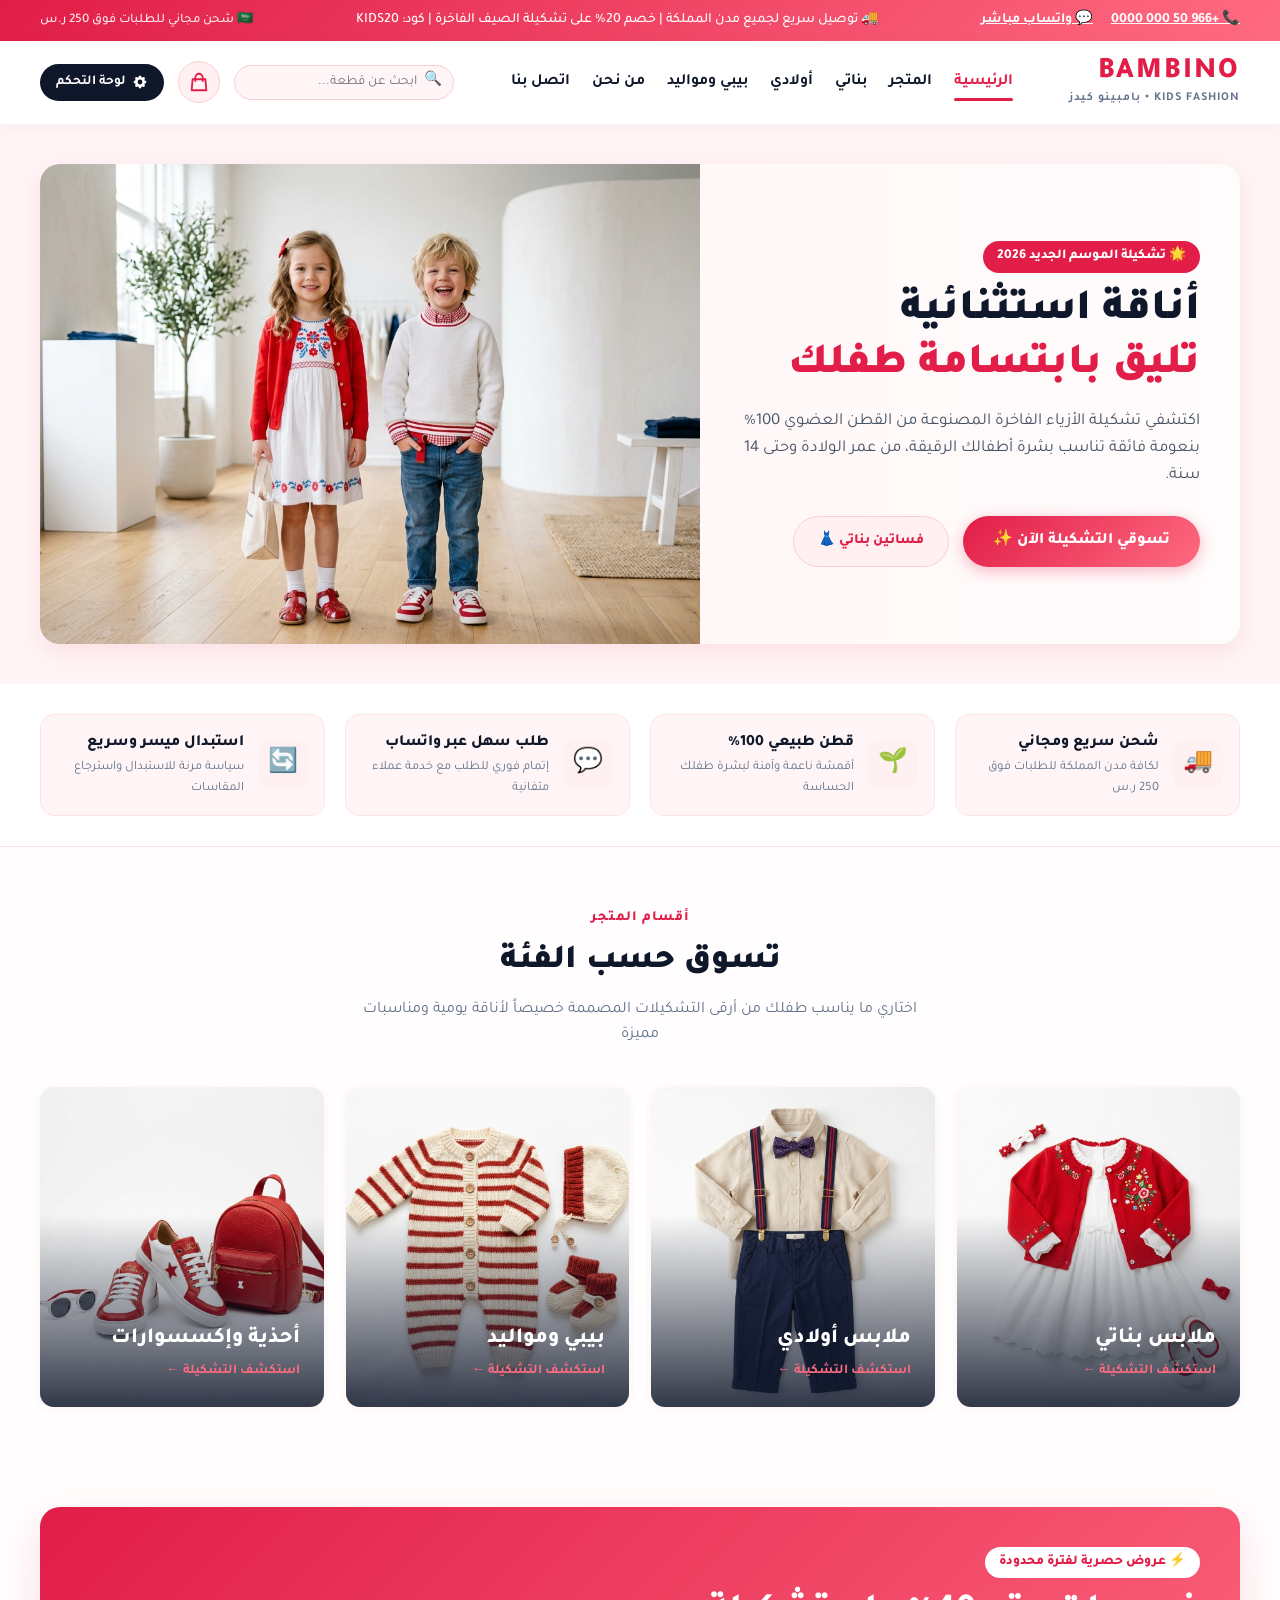
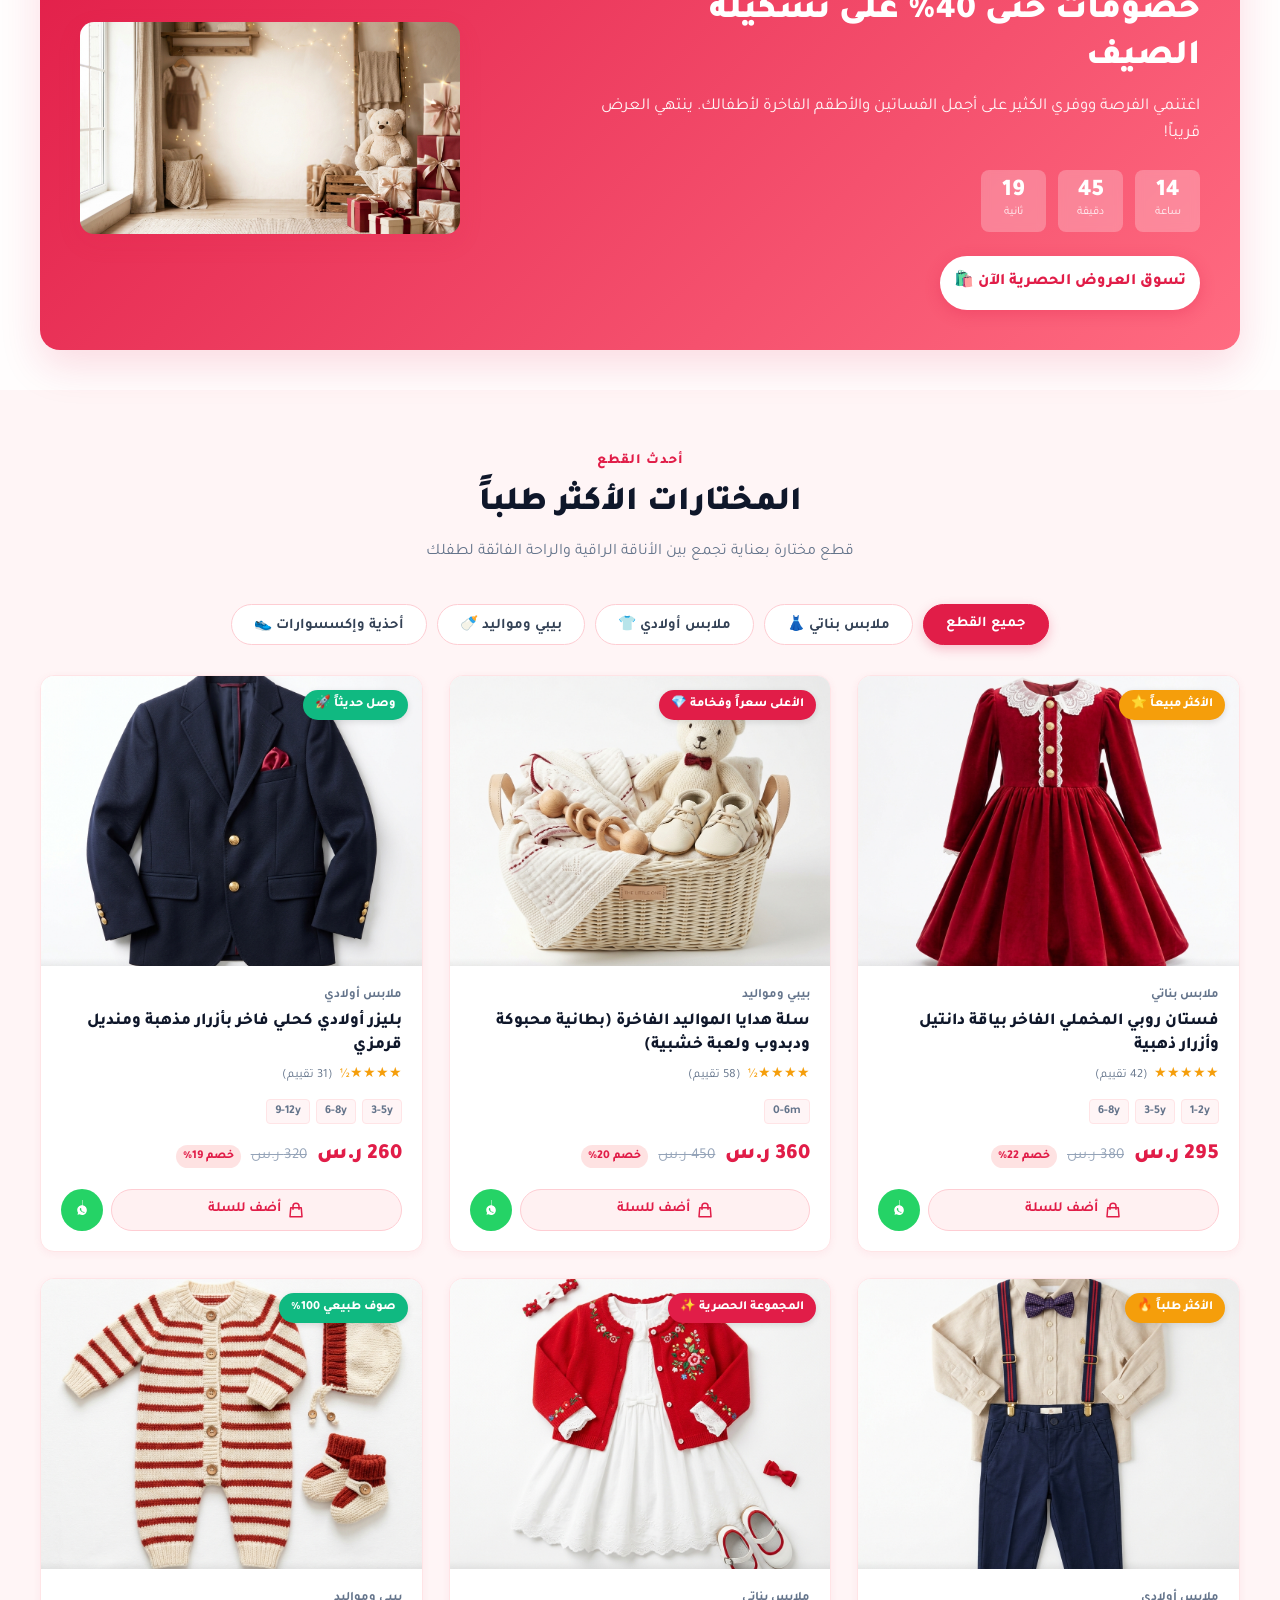
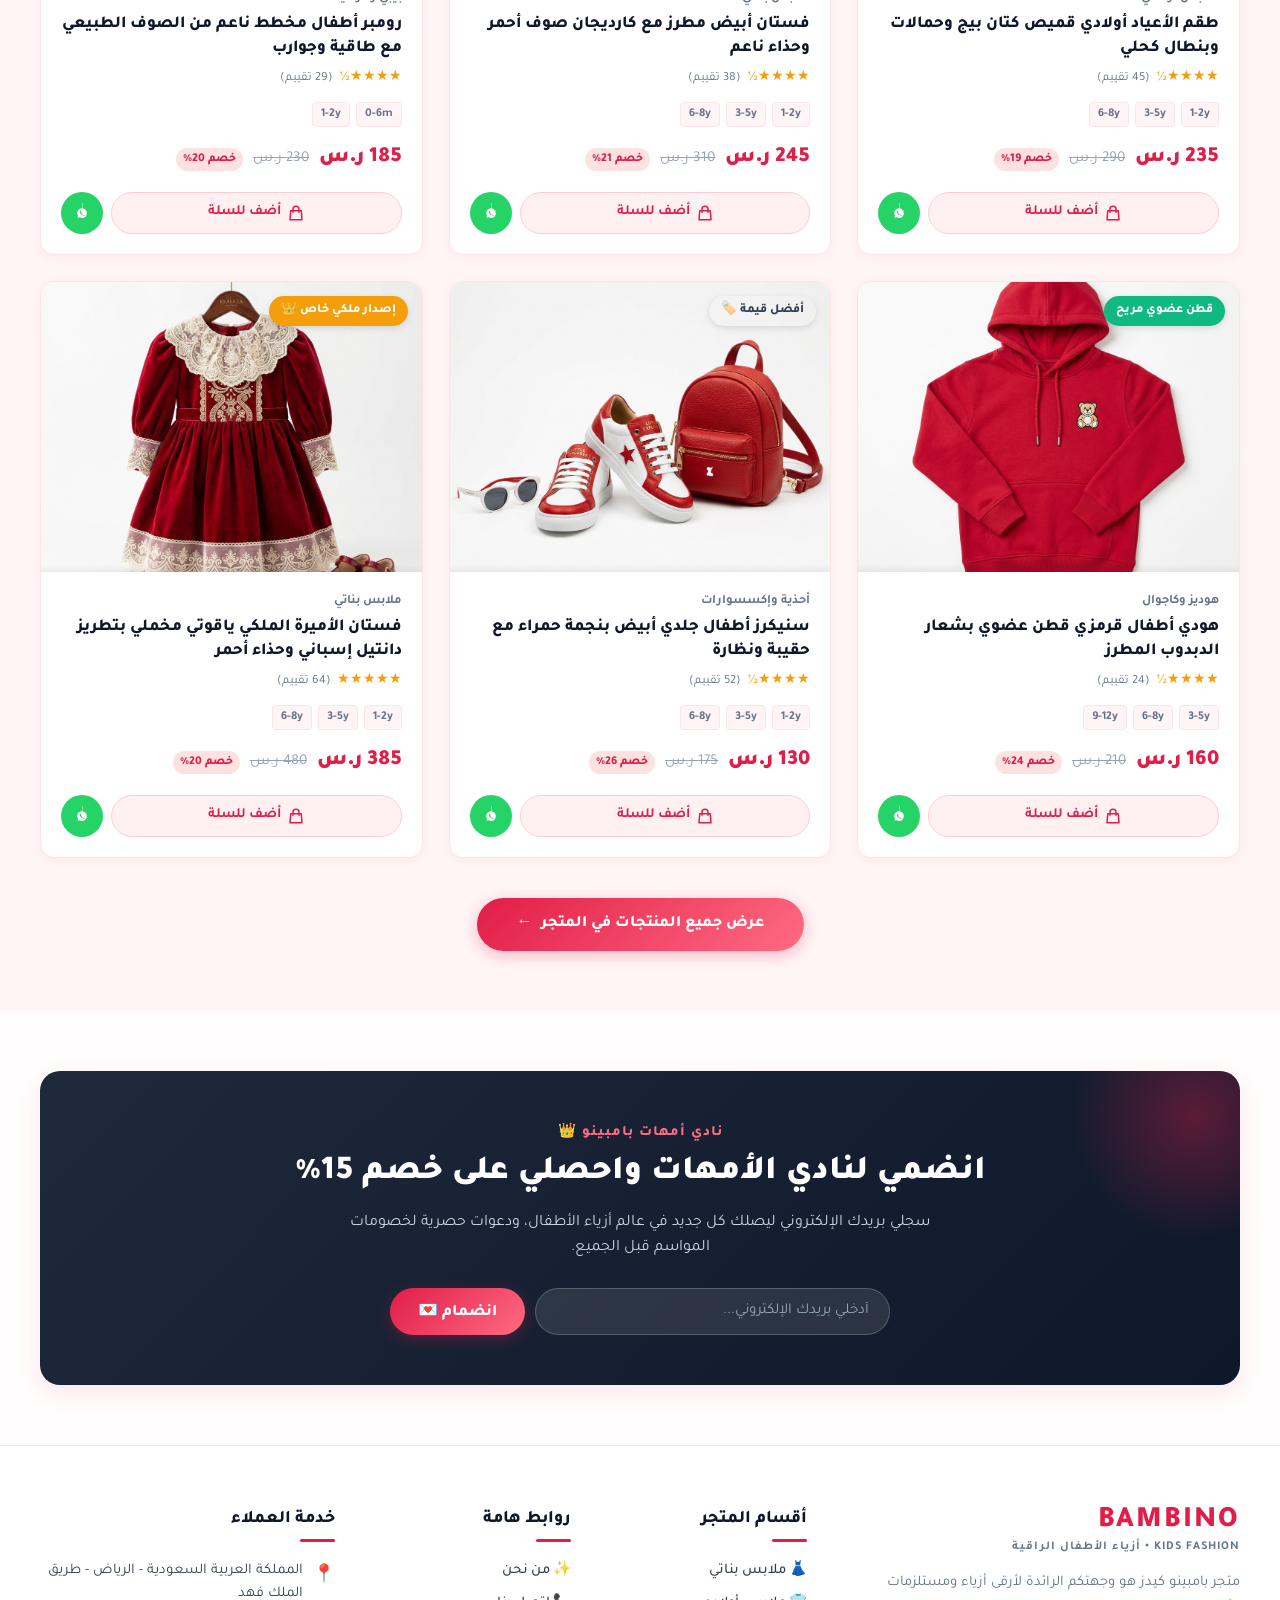
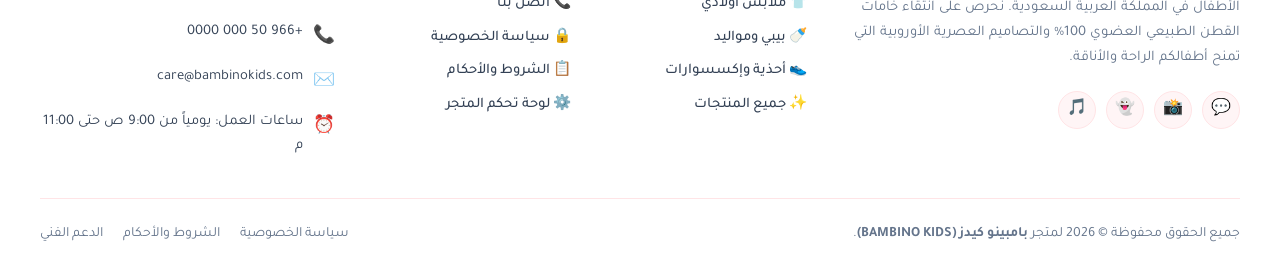
==== index.html @ fe203179 "Initial release: BAMBINO Kids Fashion complete store with WhatsApp checkout and admin dashboard" ====
<!DOCTYPE html>
<html lang="ar" dir="rtl">
<head>
  <meta charset="UTF-8">
  <meta name="viewport" content="width=device-width, initial-scale=1.0">
  <title>بامبينو كيدز | BAMBINO - متجر أرقى أزياء ومستلزمات الأطفال</title>
  <meta name="description" content="تسوقي أفخم ملابس وأزياء الأطفال، فساتين بناتي فاخرة، بدل وأطقم أولادي، ملابس بيبي ومواليد بأجود الخامات القطنية وتوصيل سريع لكافة مدن المملكة.">
  <link rel="stylesheet" href="css/style.css">
  <link rel="icon" href="images/kids_cat_girls.jpg">
</head>
<body>

  <!-- TOP ANNOUNCEMENT BAR -->
  <aside class="announcement-bar" aria-label="شريط الإعلانات">
    <div class="container">
      <div class="top-contact-links">
        <a href="tel:+966500000000" class="store-phone-link" aria-label="رقم الهاتف">📞 <span class="store-phone-text">+966 50 000 0000</span></a>
        <a href="https://wa.me/966500000000" target="_blank" class="store-whatsapp-link" aria-label="واتساب">💬 واتساب مباشر</a>
      </div>
      <div class="announcement-text store-announcement-text">
        🚚 توصيل سريع لجميع مدن المملكة | خصم 20% على تشكيلة الصيف | كود: KIDS20
      </div>
      <div style="font-size: 0.82rem; opacity: 0.9;">
        <span>🇸🇦 شحن مجاني للطلبات فوق 250 ر.س</span>
      </div>
    </div>
  </aside>

  <!-- MAIN NAVIGATION HEADER -->
  <header class="main-header">
    <div class="container">
      <div class="header-inner">
        <!-- Logo -->
        <a href="index.html" class="logo" aria-label="الصفحة الرئيسية - بامبينو كيدز">
          <span class="logo-text">BAMBINO</span>
          <span class="logo-sub">KIDS FASHION • بامبينو كيدز</span>
        </a>

        <!-- Desktop Nav -->
        <nav class="nav-menu" aria-label="القائمة الرئيسية">
          <a href="index.html" class="nav-link active">الرئيسية</a>
          <a href="shop.html" class="nav-link ">المتجر</a>
          <a href="shop.html?cat=girls" class="nav-link ">بناتي</a>
          <a href="shop.html?cat=boys" class="nav-link ">أولادي</a>
          <a href="shop.html?cat=baby" class="nav-link ">بيبي ومواليد</a>
          <a href="about.html" class="nav-link ">من نحن</a>
          <a href="contact.html" class="nav-link ">اتصل بنا</a>
        </nav>

        <!-- Header Actions -->
        <div class="header-actions">
          <!-- Search trigger -->
          <form class="global-search-form" style="display: flex; align-items: center;" action="shop.html" method="GET">
            <div class="search-box" style="width: 220px; margin: 0;">
              <input type="text" name="search" placeholder="ابحث عن قطعة..." style="padding: 8px 36px 8px 12px; font-size: 0.85rem;" aria-label="بحث في المنتجات">
              <span class="search-icon" style="right: 12px; font-size: 0.9rem;" aria-hidden="true">🔍</span>
            </div>
          </form>

          <!-- Cart Button -->
          <button id="btnOpenCart" class="btn-icon" aria-label="عرض سلة المشتريات" title="سلة المشتريات">
            <svg width="22" height="22" fill="none" stroke="currentColor" viewBox="0 0 24 24" aria-hidden="true"><path stroke-linecap="round" stroke-linejoin="round" stroke-width="2" d="M16 11V7a4 4 0 00-8 0v4M5 9h14l1 12H4L5 9z"></path></svg>
            <span class="badge-count cart-badge-count" style="display: none;">0</span>
          </button>

          <!-- Admin Dashboard Link -->
          <a href="admin/index.html" class="btn-admin" title="لوحة التحكم">
            <svg width="16" height="16" fill="currentColor" viewBox="0 0 20 20" aria-hidden="true"><path fill-rule="evenodd" d="M11.49 3.17c-.38-1.56-2.6-1.56-2.98 0a1.532 1.532 0 01-2.286.948c-1.372-.836-2.942.734-2.106 2.106.54.886.061 2.042-.947 2.287-1.561.379-1.561 2.6 0 2.978a1.532 1.532 0 01.947 2.287c-.836 1.372.734 2.942 2.106 2.106a1.532 1.532 0 012.287.947c.379 1.561 2.6 1.561 2.978 0a1.533 1.533 0 012.287-.947c1.372.836 2.942-.734 2.106-2.106a1.533 1.533 0 01.947-2.287c1.561-.379 1.561-2.6 0-2.978a1.532 1.532 0 01-.947-2.287c.836-1.372-.734-2.942-2.106-2.106a1.532 1.532 0 01-2.287-.947zM10 13a3 3 0 100-6 3 3 0 000 6z" clip-rule="evenodd"></path></svg>
            <span>لوحة التحكم</span>
          </a>

          <!-- Mobile Nav Toggle -->
          <button class="mobile-toggle" aria-label="فتح القائمة الجانبية">
            ☰
          </button>
        </div>
      </div>
    </div>
  </header>


  <!-- HERO SLIDER SECTION -->
  <section class="hero-section">
    <div class="container">
      <div class="hero-slider-wrap">
        <!-- Slide 1 -->
        <div class="hero-slide active" style="background: linear-gradient(90deg, rgba(255,241,242,0.95) 0%, rgba(255,255,255,0.7) 100%);">
          <img src="images/kids_hero_banner.jpg" alt="تشكيلة بامبينو كيدز الحصرية" style="position: absolute; left: 0; top: 0; width: 55%; height: 100%; object-fit: cover; z-index: 1;">
          <div class="hero-content" style="position: relative; z-index: 2; max-width: 540px; padding: 40px;">
            <span class="hero-tag" style="background: var(--primary); color: #fff; padding: 5px 14px; border-radius: var(--radius-full); font-size: 0.85rem; font-weight: 800; display: inline-block; margin-bottom: 12px;">🌟 تشكيلة الموسم الجديد 2026</span>
            <h1 class="hero-title" style="font-size: 2.7rem; font-weight: 900; line-height: 1.25; color: var(--dark); margin-bottom: 16px;">
              أناقة استثنائية <br><span style="color: var(--primary);">تليق بابتسامة طفلك</span>
            </h1>
            <p class="hero-desc" style="font-size: 1.05rem; color: var(--text); margin-bottom: 26px;">
              اكتشفي تشكيلة الأزياء الفاخرة المصنوعة من القطن العضوي 100% بنعومة فائقة تناسب بشرة أطفالك الرقيقة، من عمر الولادة وحتى 14 سنة.
            </p>
            <div style="display: flex; gap: 14px; flex-wrap: wrap;">
              <a href="shop.html" class="btn-checkout" style="width: auto; padding: 13px 30px;">تسوقي التشكيلة الآن ✨</a>
              <a href="shop.html?cat=girls" class="btn-add-cart" style="padding: 13px 24px; font-weight: 800;">فساتين بناتي 👗</a>
            </div>
          </div>
        </div>
      </div>
    </div>
  </section>

  <!-- FEATURES / VALUE PROPOSITION BAR -->
  <section class="features-bar" style="background: var(--white); padding: 30px 0; border-bottom: 1px solid var(--border-light);">
    <div class="container">
      <div class="features-grid" style="display: grid; grid-template-columns: repeat(4, 1fr); gap: 20px;">
        <div class="feature-item">
          <div class="feature-icon">🚚</div>
          <div class="feature-text">
            <h4>شحن سريع ومجاني</h4>
            <p>لكافة مدن المملكة للطلبات فوق 250 ر.س</p>
          </div>
        </div>
        <div class="feature-item">
          <div class="feature-icon">🌱</div>
          <div class="feature-text">
            <h4>قطن طبيعي 100%</h4>
            <p>أقمشة ناعمة وآمنة لبشرة طفلك الحساسة</p>
          </div>
        </div>
        <div class="feature-item">
          <div class="feature-icon">💬</div>
          <div class="feature-text">
            <h4>طلب سهل عبر واتساب</h4>
            <p>إتمام فوري للطلب مع خدمة عملاء متفانية</p>
          </div>
        </div>
        <div class="feature-item">
          <div class="feature-icon">🔄</div>
          <div class="feature-text">
            <h4>استبدال ميسر وسريع</h4>
            <p>سياسة مرنة للاستبدال واسترجاع المقاسات</p>
          </div>
        </div>
      </div>
    </div>
  </section>

  <!-- CATEGORIES GRID SECTION -->
  <section class="section-padding">
    <div class="container">
      <div class="section-header">
        <span class="section-tag">أقسام المتجر</span>
        <h2 class="section-title">تسوق حسب الفئة</h2>
        <p class="section-desc">اختاري ما يناسب طفلك من أرقى التشكيلات المصممة خصيصاً لأناقة يومية ومناسبات مميزة</p>
      </div>

      <div class="categories-grid">
        <!-- Girls -->
        <a href="shop.html?cat=girls" class="category-card">
          <img src="images/kids_cat_girls.jpg" alt="ملابس بناتي">
          <div class="category-card-overlay">
            <h3 class="category-card-title">ملابس بناتي</h3>
            <span class="category-card-link">استكشف التشكيلة ←</span>
          </div>
        </a>

        <!-- Boys -->
        <a href="shop.html?cat=boys" class="category-card">
          <img src="images/kids_cat_boys.jpg" alt="ملابس أولادي">
          <div class="category-card-overlay">
            <h3 class="category-card-title">ملابس أولادي</h3>
            <span class="category-card-link">استكشف التشكيلة ←</span>
          </div>
        </a>

        <!-- Baby -->
        <a href="shop.html?cat=baby" class="category-card">
          <img src="images/kids_cat_baby.jpg" alt="بيبي ومواليد">
          <div class="category-card-overlay">
            <h3 class="category-card-title">بيبي ومواليد</h3>
            <span class="category-card-link">استكشف التشكيلة ←</span>
          </div>
        </a>

        <!-- Shoes & Accessories -->
        <a href="shop.html?cat=shoes" class="category-card">
          <img src="images/kids_cat_shoes.jpg" alt="أحذية وإكسسوارات">
          <div class="category-card-overlay">
            <h3 class="category-card-title">أحذية وإكسسوارات</h3>
            <span class="category-card-link">استكشف التشكيلة ←</span>
          </div>
        </a>
      </div>
    </div>
  </section>

  <!-- FLASH DEALS BANNER -->
  <section class="container">
    <div class="flash-banner">
      <div class="flash-content">
        <span class="flash-tag">⚡ عروض حصرية لفترة محدودة</span>
        <h2 class="flash-title">خصومات حتى 40% على تشكيلة الصيف</h2>
        <p class="flash-desc">اغتنمي الفرصة ووفري الكثير على أجمل الفساتين والأطقم الفاخرة لأطفالك. ينتهي العرض قريباً!</p>
        
        <div class="countdown-box">
          <div class="countdown-unit">
            <div class="countdown-num" id="timerHours">14</div>
            <div class="countdown-label">ساعة</div>
          </div>
          <div class="countdown-unit">
            <div class="countdown-num" id="timerMinutes">45</div>
            <div class="countdown-label">دقيقة</div>
          </div>
          <div class="countdown-unit">
            <div class="countdown-num" id="timerSeconds">20</div>
            <div class="countdown-label">ثانية</div>
          </div>
        </div>

        <a href="shop.html" class="btn-checkout" style="width: fit-content; background: #fff; color: var(--primary);">تسوق العروض الحصرية الآن 🛍️</a>
      </div>
      <div style="z-index: 2; max-width: 380px;" class="hide-mobile">
        <img src="images/flash_deal_kids_banner.jpg" alt="عروض بامبينو كيدز" style="border-radius: var(--radius-md); box-shadow: var(--shadow-md);">
      </div>
    </div>
  </section>

  <!-- FEATURED PRODUCTS GRID -->
  <section class="section-padding" style="background: var(--bg-soft);">
    <div class="container">
      <div class="section-header">
        <span class="section-tag">أحدث القطع</span>
        <h2 class="section-title">المختارات الأكثر طلباً</h2>
        <p class="section-desc">قطع مختارة بعناية تجمع بين الأناقة الراقية والراحة الفائقة لطفلك</p>
      </div>

      <!-- Filter Tabs -->
      <div class="filter-tabs">
        <button class="tab-btn active" onclick="filterHomeProducts('all', this)">جميع القطع</button>
        <button class="tab-btn" onclick="filterHomeProducts('girls', this)">ملابس بناتي 👗</button>
        <button class="tab-btn" onclick="filterHomeProducts('boys', this)">ملابس أولادي 👕</button>
        <button class="tab-btn" onclick="filterHomeProducts('baby', this)">بيبي ومواليد 🍼</button>
        <button class="tab-btn" onclick="filterHomeProducts('shoes', this)">أحذية وإكسسوارات 👟</button>
      </div>

      <!-- Grid Container -->
      <div class="products-grid" id="homeProductsGrid">
        <!-- Rendered dynamically by store.js -->
      </div>

      <div style="text-align: center; margin-top: 40px;">
        <a href="shop.html" class="btn-checkout" style="display: inline-flex; width: auto; padding: 14px 40px; margin: 0 auto;">
          <span>عرض جميع المنتجات في المتجر</span>
          <span>←</span>
        </a>
      </div>
    </div>
  </section>

  <!-- VIP NEWSLETTER SECTION -->
  <section class="container">
    <div class="vip-club-section">
      <span style="color: var(--secondary); font-weight: 800; font-size: 0.9rem; letter-spacing: 1px;">نادي أمهات بامبينو 👑</span>
      <h2 class="vip-title">انضمي لنادي الأمهات واحصلي على خصم 15%</h2>
      <p class="vip-desc">سجلي بريدك الإلكتروني ليصلك كل جديد في عالم أزياء الأطفال، ودعوات حصرية لخصومات المواسم قبل الجميع.</p>
      <form class="newsletter-form" onsubmit="event.preventDefault(); BambinoStore.showToast('🎉 شكراً لانضمامك لنادي أمهات بامبينو! كود خصمك: VIP15'); this.reset();">
        <input type="email" placeholder="أدخلي بريدك الإلكتروني..." required>
        <button type="submit" class="btn-checkout" style="width: auto; padding: 12px 28px;">انضمام 💌</button>
      </form>
    </div>
  </section>


  <!-- FOOTER -->
  <footer class="main-footer">
    <div class="container">
      <div class="footer-grid">
        <div class="footer-col footer-about">
          <div class="logo" style="margin-bottom: 14px;">
            <span class="logo-text">BAMBINO</span>
            <span class="logo-sub">KIDS FASHION • أزياء الأطفال الراقية</span>
          </div>
          <p>
            متجر بامبينو كيدز هو وجهتكم الرائدة لأرقى أزياء ومستلزمات الأطفال في المملكة العربية السعودية. نحرص على انتقاء خامات القطن الطبيعي العضوي 100% والتصاميم العصرية الأوروبية التي تمنح أطفالكم الراحة والأناقة.
          </p>
          <div class="social-links">
            <a href="https://wa.me/966500000000" target="_blank" class="social-icon store-whatsapp-link" aria-label="واتساب بامبينو كيدز">💬</a>
            <a href="#" class="social-icon" aria-label="انستغرام">📸</a>
            <a href="#" class="social-icon" aria-label="سناب شات">👻</a>
            <a href="#" class="social-icon" aria-label="تيك توك">🎵</a>
          </div>
        </div>

        <div class="footer-col">
          <h4>أقسام المتجر</h4>
          <ul class="footer-links-list">
            <li><a href="shop.html?cat=girls">👗 ملابس بناتي</a></li>
            <li><a href="shop.html?cat=boys">👕 ملابس أولادي</a></li>
            <li><a href="shop.html?cat=baby">🍼 بيبي ومواليد</a></li>
            <li><a href="shop.html?cat=shoes">👟 أحذية وإكسسوارات</a></li>
            <li><a href="shop.html">✨ جميع المنتجات</a></li>
          </ul>
        </div>

        <div class="footer-col">
          <h4>روابط هامة</h4>
          <ul class="footer-links-list">
            <li><a href="about.html">✨ من نحن</a></li>
            <li><a href="contact.html">📞 اتصل بنا</a></li>
            <li><a href="privacy.html">🔒 سياسة الخصوصية</a></li>
            <li><a href="terms.html">📋 الشروط والأحكام</a></li>
            <li><a href="admin/index.html">⚙️ لوحة تحكم المتجر</a></li>
          </ul>
        </div>

        <div class="footer-col">
          <h4>خدمة العملاء</h4>
          <div class="footer-contact-info">
            <div class="footer-contact-item">
              <span class="footer-contact-icon" aria-hidden="true">📍</span>
              <span class="store-address-text">المملكة العربية السعودية - الرياض - طريق الملك فهد</span>
            </div>
            <div class="footer-contact-item">
              <span class="footer-contact-icon" aria-hidden="true">📞</span>
              <span class="store-phone-text">+966 50 000 0000</span>
            </div>
            <div class="footer-contact-item">
              <span class="footer-contact-icon" aria-hidden="true">✉️</span>
              <span class="store-email-text">care@bambinokids.com</span>
            </div>
            <div class="footer-contact-item">
              <span class="footer-contact-icon" aria-hidden="true">⏰</span>
              <span>ساعات العمل: يومياً من 9:00 ص حتى 11:00 م</span>
            </div>
          </div>
        </div>
      </div>

      <div class="footer-bottom">
        <div>
          جميع الحقوق محفوظة © 2026 لمتجر <strong>بامبينو كيدز (BAMBINO KIDS)</strong>.
        </div>
        <div class="footer-policy-links">
          <a href="privacy.html">سياسة الخصوصية</a>
          <a href="terms.html">الشروط والأحكام</a>
          <a href="contact.html">الدعم الفني</a>
        </div>
      </div>
    </div>
  </footer>

  <!-- MOBILE NAV DRAWER -->
  <div class="mobile-nav-overlay" id="mobileNavOverlay">
    <div class="mobile-nav-drawer">
      <div class="mobile-nav-header">
        <div class="logo">
          <span class="logo-text" style="font-size: 1.4rem;">BAMBINO</span>
        </div>
        <button id="closeMobileNav" style="background:none; border:none; font-size:1.5rem; cursor:pointer;" aria-label="إغلاق القائمة">✕</button>
      </div>
      <ul class="mobile-nav-list">
        <li><a href="index.html">🏠 الرئيسية</a></li>
        <li><a href="shop.html">🛍️ جميع المنتجات</a></li>
        <li><a href="shop.html?cat=girls">👗 ملابس بناتي</a></li>
        <li><a href="shop.html?cat=boys">👕 ملابس أولادي</a></li>
        <li><a href="shop.html?cat=baby">🍼 بيبي ومواليد</a></li>
        <li><a href="shop.html?cat=shoes">👟 أحذية وإكسسوارات</a></li>
        <li><a href="about.html">✨ من نحن</a></li>
        <li><a href="contact.html">📞 اتصل بنا</a></li>
        <li><a href="admin/index.html">⚙️ لوحة التحكم</a></li>
      </ul>
      <div style="margin-top: auto; padding-top: 20px; border-top: 1px solid var(--border-light); font-size: 0.85rem; color: var(--text-light);">
        <p>خدمة العملاء عبر الواتساب:</p>
        <a href="https://wa.me/966500000000" target="_blank" class="store-whatsapp-link" style="color: #25d366; font-weight: 800; font-size: 1rem; display: block; margin-top: 4px;">💬 تواصل واتساب</a>
      </div>
    </div>
  </div>

  <!-- SLIDE-OUT CART DRAWER -->
  <div class="cart-overlay" id="cartOverlay">
    <div class="cart-drawer">
      <div class="cart-header">
        <h3>سلة المشتريات 🛍️</h3>
        <button class="btn-close-cart" id="btnCloseCart" aria-label="إغلاق سلة المشتريات">✕</button>
      </div>
      <div class="cart-items-list" id="cartItemsList">
        <!-- Rendered dynamically by store.js -->
      </div>
      <div class="cart-footer">
        <div class="cart-subtotal">
          <span>المجموع الفرعي:</span>
          <span id="cartSubtotalValue">0 ر.س</span>
        </div>
        <button class="btn-checkout" id="btnProceedCheckout">
          <span>إتمام الطلب السريع</span>
          <span>💳</span>
        </button>
        <button class="btn-checkout-whatsapp" id="btnProceedCheckoutWa">
          <span>طلب وتأكيد عبر واتساب</span>
          <span>💬</span>
        </button>
      </div>
    </div>
  </div>

  <!-- CHECKOUT MODAL OVERLAY -->
  <div class="checkout-modal-overlay" id="checkoutModalOverlay">
    <div class="checkout-modal">
      <div style="display: flex; justify-content: space-between; align-items: center; margin-bottom: 20px; border-bottom: 1px solid var(--border-light); padding-bottom: 14px;">
        <h3 style="font-size: 1.3rem; font-weight: 900; color: var(--dark);">إتمام وتأكيد الطلب 🚚</h3>
        <button id="btnCloseCheckout" style="background: none; border: none; font-size: 1.4rem; cursor: pointer; color: var(--text-light);" aria-label="إغلاق نافذة تأكيد الطلب">✕</button>
      </div>

      <div style="background: var(--bg-soft); padding: 16px; border-radius: var(--radius-sm); margin-bottom: 20px; border-right: 4px solid var(--primary);">
        <h4 style="font-size: 0.95rem; font-weight: 800; margin-bottom: 8px;">ملخص سلتك:</h4>
        <div id="checkoutItemsSummary" style="max-height: 120px; overflow-y: auto; margin-bottom: 8px;"></div>
        <div style="display: flex; justify-content: space-between; font-weight: 900; font-size: 1.05rem; border-top: 1px solid var(--border); padding-top: 8px;">
          <span>الإجمالي النهائي:</span>
          <span id="checkoutTotalText" style="color: var(--primary);">0 ر.س</span>
        </div>
      </div>

      <form id="checkoutOrderForm">
        <div class="form-group">
          <label>الاسم الكامل *</label>
          <input type="text" id="orderName" placeholder="مثال: سارة أحمد" required>
        </div>
        <div class="form-group">
          <label>رقم الجوال (واتساب) *</label>
          <input type="tel" id="orderPhone" placeholder="05xxxxxxxx" required>
        </div>
        <div class="form-group">
          <label>المدينة *</label>
          <input type="text" id="orderCity" placeholder="الرياض، جدة، الدمام..." required>
        </div>
        <div class="form-group">
          <label>العنوان التفصيلي (الحي، الشارع) *</label>
          <input type="text" id="orderAddress" placeholder="الحي، رقم المنزل، علامة مميزة" required>
        </div>
        <div class="form-group">
          <label>ملاحظات إضافية على الطلب أو المقاسات</label>
          <textarea id="orderNotes" rows="2" placeholder="هل لديك أي تعليمات خاصة بالتسليم أو المقاسات؟"></textarea>
        </div>

        <button type="submit" class="btn-checkout" style="width: 100%; margin-top: 10px; background: #25d366;">
          <span>إرسال وتأكيد الطلب عبر واتساب 💬</span>
        </button>
      </form>
    </div>
  </div>


  <script src="js/store.js"></script>
  <script>
    function renderHomeProducts(category = 'all') {
      const container = document.getElementById('homeProductsGrid');
      if (!container) return;
      const products = BambinoStore.getProducts();
      
      const filtered = category === 'all' 
        ? products 
        : products.filter(p => p.cat === category);

      container.innerHTML = filtered.map(p => BambinoStore.renderProductCardHTML(p)).join('');
    }

    function filterHomeProducts(cat, btn) {
      document.querySelectorAll('.filter-tabs .tab-btn').forEach(b => b.classList.remove('active'));
      btn.classList.add('active');
      renderHomeProducts(cat);
    }

    document.addEventListener('DOMContentLoaded', () => {
      renderHomeProducts('all');
    });
  </script>
</body>
</html>
---- css/style.css ----
@import url('https://fonts.googleapis.com/css2?family=Tajawal:wght@300;400;500;700;800;900&display=swap');

:root {
  --primary: #e11d48;
  --primary-hover: #be123c;
  --primary-light: #fff1f2;
  --primary-soft: #ffe4e6;
  --primary-gradient: linear-gradient(135deg, #e11d48 0%, #ff6b81 100%);
  --secondary: #ff6b81;
  --dark: #0f172a;
  --text: #334155;
  --text-light: #64748b;
  --bg-page: #fffdfd;
  --bg-soft: #fff5f6;
  --white: #ffffff;
  --border: #fecdd3;
  --border-light: #ffe4e6;
  --shadow-sm: 0 2px 8px rgba(225, 29, 72, 0.06);
  --shadow-md: 0 8px 24px rgba(225, 29, 72, 0.1);
  --shadow-lg: 0 16px 40px rgba(225, 29, 72, 0.15);
  --radius-sm: 8px;
  --radius-md: 14px;
  --radius-lg: 20px;
  --radius-full: 9999px;
  --transition: all 0.3s cubic-bezier(0.4, 0, 0.2, 1);
}

* {
  margin: 0;
  padding: 0;
  box-sizing: border-box;
}

body {
  font-family: 'Tajawal', sans-serif;
  direction: rtl;
  text-align: right;
  background-color: var(--bg-page);
  color: var(--text);
  line-height: 1.6;
  overflow-x: hidden;
}

a {
  color: inherit;
  text-decoration: none;
  transition: var(--transition);
}

img {
  max-width: 100%;
  height: auto;
  display: block;
}

button, input, select, textarea {
  font-family: inherit;
  outline: none;
}

.container {
  width: 100%;
  max-width: 1240px;
  margin: 0 auto;
  padding: 0 20px;
}

/* ===================================================
   TOP ANNOUNCEMENT BAR
=================================================== */
.announcement-bar {
  background: var(--primary-gradient);
  color: var(--white);
  padding: 9px 0;
  font-size: 0.88rem;
  font-weight: 500;
  text-align: center;
}
.announcement-bar .container {
  display: flex;
  justify-content: space-between;
  align-items: center;
}
.announcement-bar a {
  color: var(--white);
  text-decoration: underline;
  font-weight: 700;
}
.top-contact-links {
  display: flex;
  gap: 18px;
}

/* ===================================================
   MAIN HEADER & NAV
=================================================== */
.main-header {
  background: var(--white);
  box-shadow: 0 2px 15px rgba(0, 0, 0, 0.04);
  position: sticky;
  top: 0;
  z-index: 100;
}
.header-inner {
  display: flex;
  align-items: center;
  justify-content: space-between;
  padding: 16px 0;
}
.logo {
  display: flex;
  flex-direction: column;
}
.logo-text {
  font-size: 1.85rem;
  font-weight: 900;
  color: var(--primary);
  letter-spacing: 2px;
  line-height: 1.1;
}
.logo-sub {
  font-size: 0.75rem;
  color: var(--text-light);
  font-weight: 600;
  letter-spacing: 1px;
}

.nav-menu {
  display: flex;
  align-items: center;
  gap: 22px;
  list-style: none;
}
.nav-link {
  font-weight: 600;
  font-size: 0.98rem;
  color: var(--dark);
  position: relative;
  padding: 6px 0;
}
.nav-link:hover, .nav-link.active {
  color: var(--primary);
}
.nav-link.active::after {
  content: '';
  position: absolute;
  bottom: 0;
  right: 0;
  left: 0;
  height: 3px;
  background: var(--primary);
  border-radius: var(--radius-full);
}

.header-actions {
  display: flex;
  align-items: center;
  gap: 14px;
}
.btn-icon {
  background: var(--primary-light);
  color: var(--primary);
  border: 1px solid var(--border);
  width: 42px;
  height: 42px;
  border-radius: var(--radius-full);
  display: flex;
  align-items: center;
  justify-content: center;
  cursor: pointer;
  position: relative;
  transition: var(--transition);
}
.btn-icon:hover {
  background: var(--primary);
  color: var(--white);
  transform: translateY(-2px);
}
.badge-count {
  position: absolute;
  top: -4px;
  left: -4px;
  background: var(--primary);
  color: var(--white);
  font-size: 0.72rem;
  font-weight: 700;
  width: 20px;
  height: 20px;
  border-radius: 50%;
  display: flex;
  align-items: center;
  justify-content: center;
  border: 2px solid var(--white);
}

.btn-admin {
  background: var(--dark);
  color: var(--white);
  padding: 8px 16px;
  border-radius: var(--radius-full);
  font-size: 0.85rem;
  font-weight: 700;
  display: flex;
  align-items: center;
  gap: 6px;
  transition: var(--transition);
}
.btn-admin:hover {
  background: var(--primary);
  color: var(--white);
}

/* Mobile Menu Toggle */
.mobile-toggle {
  display: none;
  background: none;
  border: none;
  font-size: 1.5rem;
  color: var(--dark);
  cursor: pointer;
}

/* ===================================================
   HERO SLIDER / BANNER
=================================================== */
.hero-section {
  position: relative;
  background: var(--bg-soft);
  padding: 40px 0;
  overflow: hidden;
}
.hero-slider-wrap {
  position: relative;
  border-radius: var(--radius-lg);
  overflow: hidden;
  box-shadow: var(--shadow-md);
  min-height: 450px;
}
.hero-slide {
  display: none;
  position: relative;
  width: 100%;
  height: 480px;
}
.hero-slide.active {
  display: flex;
  align-items: center;
}
.hero-slide img {
  position: absolute;
  top: 0;
  left: 0;
  width: 100%;
  height: 100%;
  object-fit: cover;
  z-index: 1;
}
.hero-overlay {
  position: absolute;
  top: 0;
  left: 0;
  right: 0;
  bottom: 0;
  background: linear-gradient(90deg, rgba(15, 23, 42, 0.75) 0%, rgba(15, 23, 42, 0.2) 100%);
  z-index: 2;
}
.hero-content {
  position: relative;
  z-index: 3;
  color: var(--white);
  max-width: 620px;
  padding: 40px;
}
.hero-badge {
  display: inline-block;
  background: var(--primary);
  color: var(--white);
  padding: 6px 16px;
  border-radius: var(--radius-full);
  font-size: 0.88rem;
  font-weight: 700;
  margin-bottom: 16px;
}
.hero-title {
  font-size: 2.6rem;
  font-weight: 900;
  line-height: 1.25;
  margin-bottom: 16px;
}
.hero-desc {
  font-size: 1.1rem;
  opacity: 0.9;
  margin-bottom: 26px;
  line-height: 1.6;
}
.hero-btns {
  display: flex;
  gap: 14px;
  flex-wrap: wrap;
}
.btn-primary {
  background: var(--primary-gradient);
  color: var(--white);
  padding: 13px 28px;
  border-radius: var(--radius-full);
  font-weight: 700;
  font-size: 1.02rem;
  border: none;
  cursor: pointer;
  display: inline-flex;
  align-items: center;
  gap: 8px;
  box-shadow: 0 4px 15px rgba(225, 29, 72, 0.35);
  transition: var(--transition);
}
.btn-primary:hover {
  transform: translateY(-2px);
  box-shadow: 0 8px 25px rgba(225, 29, 72, 0.45);
}
.btn-secondary {
  background: rgba(255, 255, 255, 0.2);
  backdrop-filter: blur(8px);
  color: var(--white);
  padding: 13px 26px;
  border-radius: var(--radius-full);
  font-weight: 700;
  font-size: 1rem;
  border: 1px solid rgba(255, 255, 255, 0.4);
  cursor: pointer;
  display: inline-flex;
  align-items: center;
  gap: 8px;
  transition: var(--transition);
}
.btn-secondary:hover {
  background: var(--white);
  color: var(--dark);
}

.slider-controls {
  position: absolute;
  bottom: 20px;
  left: 30px;
  z-index: 5;
  display: flex;
  gap: 10px;
}
.slider-dot {
  width: 12px;
  height: 12px;
  border-radius: 50%;
  background: rgba(255, 255, 255, 0.4);
  cursor: pointer;
  transition: var(--transition);
}
.slider-dot.active {
  background: var(--primary);
  width: 32px;
  border-radius: var(--radius-full);
}

/* ===================================================
   FEATURES BAR
=================================================== */
.features-bar {
  padding: 30px 0;
  background: var(--white);
  border-bottom: 1px solid var(--border-light);
}
.features-grid {
  display: grid;
  grid-template-columns: repeat(4, 1fr);
  gap: 20px;
}
.feature-item {
  display: flex;
  align-items: center;
  gap: 14px;
  padding: 16px;
  background: var(--bg-soft);
  border-radius: var(--radius-md);
  border: 1px solid var(--border-light);
  transition: var(--transition);
}
.feature-item:hover {
  transform: translateY(-3px);
  border-color: var(--border);
  box-shadow: var(--shadow-sm);
}
.feature-icon {
  width: 50px;
  height: 50px;
  background: var(--primary-light);
  color: var(--primary);
  border-radius: var(--radius-md);
  display: flex;
  align-items: center;
  justify-content: center;
  font-size: 1.5rem;
  flex-shrink: 0;
}
.feature-text h4 {
  font-size: 0.98rem;
  font-weight: 800;
  color: var(--dark);
  margin-bottom: 2px;
}
.feature-text p {
  font-size: 0.8rem;
  color: var(--text-light);
}

/* ===================================================
   CATEGORIES SECTION
=================================================== */
.section-padding {
  padding: 60px 0;
}
.section-header {
  text-align: center;
  margin-bottom: 38px;
}
.section-tag {
  color: var(--primary);
  font-weight: 800;
  font-size: 0.88rem;
  letter-spacing: 1px;
  text-transform: uppercase;
  margin-bottom: 6px;
  display: block;
}
.section-title {
  font-size: 2.1rem;
  font-weight: 900;
  color: var(--dark);
  margin-bottom: 8px;
}
.section-desc {
  color: var(--text-light);
  max-width: 580px;
  margin: 0 auto;
  font-size: 1rem;
}

.categories-grid {
  display: grid;
  grid-template-columns: repeat(4, 1fr);
  gap: 22px;
}
.category-card {
  position: relative;
  border-radius: var(--radius-md);
  overflow: hidden;
  height: 320px;
  box-shadow: var(--shadow-sm);
  cursor: pointer;
  transition: var(--transition);
}
.category-card:hover {
  transform: translateY(-5px);
  box-shadow: var(--shadow-md);
}
.category-card img {
  width: 100%;
  height: 100%;
  object-fit: cover;
  transition: transform 0.6s ease;
}
.category-card:hover img {
  transform: scale(1.08);
}
.category-card-overlay {
  position: absolute;
  inset: 0;
  background: linear-gradient(180deg, rgba(0,0,0,0) 40%, rgba(15, 23, 42, 0.85) 100%);
  display: flex;
  flex-direction: column;
  justify-content: flex-end;
  padding: 24px;
  color: var(--white);
}
.category-card-title {
  font-size: 1.35rem;
  font-weight: 800;
  margin-bottom: 4px;
}
.category-card-link {
  font-size: 0.85rem;
  color: var(--secondary);
  font-weight: 700;
  display: flex;
  align-items: center;
  gap: 6px;
}

/* ===================================================
   FLASH DEALS BANNER
=================================================== */
.flash-banner {
  background: var(--primary-gradient);
  border-radius: var(--radius-lg);
  overflow: hidden;
  color: var(--white);
  padding: 40px;
  margin: 40px 0;
  display: flex;
  align-items: center;
  justify-content: space-between;
  box-shadow: var(--shadow-lg);
  position: relative;
}
.flash-content {
  max-width: 600px;
  z-index: 2;
}
.flash-tag {
  background: var(--white);
  color: var(--primary);
  font-weight: 800;
  padding: 5px 14px;
  border-radius: var(--radius-full);
  display: inline-block;
  font-size: 0.85rem;
  margin-bottom: 12px;
}
.flash-title {
  font-size: 2.2rem;
  font-weight: 900;
  margin-bottom: 12px;
  line-height: 1.3;
}
.flash-desc {
  font-size: 1.05rem;
  opacity: 0.95;
  margin-bottom: 22px;
}
.countdown-box {
  display: flex;
  gap: 12px;
  margin-bottom: 24px;
}
.countdown-unit {
  background: rgba(255, 255, 255, 0.25);
  backdrop-filter: blur(4px);
  padding: 10px 16px;
  border-radius: var(--radius-sm);
  text-align: center;
  min-width: 65px;
}
.countdown-num {
  font-size: 1.5rem;
  font-weight: 900;
  line-height: 1;
}
.countdown-label {
  font-size: 0.72rem;
  opacity: 0.9;
}

/* ===================================================
   PRODUCTS SECTION & FILTERS
=================================================== */
.filter-tabs {
  display: flex;
  justify-content: center;
  gap: 10px;
  flex-wrap: wrap;
  margin-bottom: 30px;
}
.tab-btn {
  background: var(--white);
  border: 1px solid var(--border);
  color: var(--text);
  padding: 9px 22px;
  border-radius: var(--radius-full);
  font-weight: 700;
  font-size: 0.92rem;
  cursor: pointer;
  transition: var(--transition);
}
.tab-btn:hover, .tab-btn.active {
  background: var(--primary);
  color: var(--white);
  border-color: var(--primary);
  box-shadow: 0 4px 12px rgba(225, 29, 72, 0.25);
}

.sort-search-bar {
  display: flex;
  justify-content: space-between;
  align-items: center;
  background: var(--white);
  padding: 14px 20px;
  border-radius: var(--radius-md);
  border: 1px solid var(--border-light);
  margin-bottom: 30px;
  box-shadow: var(--shadow-sm);
  flex-wrap: wrap;
  gap: 14px;
}
.search-box {
  position: relative;
  flex: 1;
  max-width: 360px;
}
.search-box input {
  width: 100%;
  padding: 10px 42px 10px 16px;
  border: 1px solid var(--border);
  border-radius: var(--radius-full);
  font-size: 0.9rem;
  background: var(--bg-soft);
}
.search-box .search-icon {
  position: absolute;
  top: 50%;
  right: 14px;
  transform: translateY(-50%);
  color: var(--text-light);
}
.sort-box select {
  padding: 10px 18px;
  border: 1px solid var(--border);
  border-radius: var(--radius-full);
  background: var(--white);
  color: var(--text);
  font-weight: 600;
  font-size: 0.9rem;
  cursor: pointer;
}

.products-grid {
  display: grid;
  grid-template-columns: repeat(3, 1fr);
  gap: 26px;
}
.product-card {
  background: var(--white);
  border-radius: var(--radius-md);
  overflow: hidden;
  border: 1px solid var(--border-light);
  box-shadow: var(--shadow-sm);
  transition: var(--transition);
  display: flex;
  flex-direction: column;
  position: relative;
}
.product-card:hover {
  transform: translateY(-6px);
  box-shadow: var(--shadow-md);
  border-color: var(--border);
}
.product-img-wrap {
  position: relative;
  height: 290px;
  overflow: hidden;
  background: #f8fafc;
}
.product-img-wrap img {
  width: 100%;
  height: 100%;
  object-fit: cover;
  transition: transform 0.6s ease;
}
.product-card:hover .product-img-wrap img {
  transform: scale(1.06);
}
.product-badge {
  position: absolute;
  top: 14px;
  right: 14px;
  padding: 5px 12px;
  border-radius: var(--radius-full);
  font-size: 0.78rem;
  font-weight: 800;
  z-index: 2;
  box-shadow: 0 2px 6px rgba(0,0,0,0.12);
}
.badge-bestseller {
  background: #f59e0b;
  color: var(--white);
}
.badge-featured {
  background: var(--primary);
  color: var(--white);
}
.badge-new {
  background: #10b981;
  color: var(--white);
}

.product-quick-actions {
  position: absolute;
  bottom: -50px;
  left: 0;
  right: 0;
  display: flex;
  justify-content: center;
  gap: 10px;
  padding: 10px;
  background: linear-gradient(0deg, rgba(0,0,0,0.4) 0%, transparent 100%);
  transition: var(--transition);
  z-index: 3;
}
.product-card:hover .product-quick-actions {
  bottom: 0;
}
.btn-action-round {
  width: 38px;
  height: 38px;
  border-radius: 50%;
  background: var(--white);
  color: var(--dark);
  border: none;
  cursor: pointer;
  display: flex;
  align-items: center;
  justify-content: center;
  font-size: 1rem;
  transition: var(--transition);
}
.btn-action-round:hover {
  background: var(--primary);
  color: var(--white);
}

.product-info {
  padding: 20px;
  display: flex;
  flex-direction: column;
  flex: 1;
}
.product-cat {
  font-size: 0.8rem;
  color: var(--text-light);
  font-weight: 600;
  margin-bottom: 4px;
}
.product-title {
  font-size: 1.05rem;
  font-weight: 800;
  color: var(--dark);
  margin-bottom: 8px;
  line-height: 1.4;
  height: 2.8em;
  overflow: hidden;
  display: -webkit-box;
  -webkit-line-clamp: 2;
  -webkit-box-orient: vertical;
}
.product-title a:hover {
  color: var(--primary);
}
.product-rating {
  display: flex;
  align-items: center;
  gap: 6px;
  margin-bottom: 12px;
  font-size: 0.85rem;
  color: #f59e0b;
}
.product-rating .reviews-count {
  color: var(--text-light);
  font-size: 0.78rem;
}
.product-sizes-tags {
  display: flex;
  gap: 6px;
  margin-bottom: 14px;
}
.size-tag {
  background: var(--bg-soft);
  color: var(--text-light);
  font-size: 0.75rem;
  font-weight: 700;
  padding: 2px 8px;
  border-radius: 4px;
  border: 1px solid var(--border-light);
}

.product-price-row {
  display: flex;
  align-items: baseline;
  gap: 10px;
  margin-top: auto;
  margin-bottom: 16px;
}
.price-current {
  font-size: 1.35rem;
  font-weight: 900;
  color: var(--primary);
}
.price-old {
  font-size: 0.95rem;
  color: #94a3b8;
  text-decoration: line-through;
}
.discount-badge {
  background: #fee2e2;
  color: var(--primary);
  font-size: 0.75rem;
  font-weight: 800;
  padding: 2px 7px;
  border-radius: var(--radius-full);
}

.product-card-btns {
  display: grid;
  grid-template-columns: 1fr auto;
  gap: 8px;
}
.btn-add-cart {
  background: var(--primary-light);
  color: var(--primary);
  border: 1px solid var(--border);
  padding: 10px 14px;
  border-radius: var(--radius-full);
  font-weight: 700;
  font-size: 0.88rem;
  cursor: pointer;
  display: flex;
  align-items: center;
  justify-content: center;
  gap: 6px;
  transition: var(--transition);
}
.btn-add-cart:hover {
  background: var(--primary);
  color: var(--white);
}
.btn-whatsapp-order {
  background: #25d366;
  color: var(--white);
  border: none;
  width: 42px;
  height: 42px;
  border-radius: var(--radius-full);
  display: flex;
  align-items: center;
  justify-content: center;
  cursor: pointer;
  font-size: 1.2rem;
  transition: var(--transition);
}
.btn-whatsapp-order:hover {
  transform: scale(1.08);
  box-shadow: 0 4px 12px rgba(37, 211, 102, 0.4);
}

/* ===================================================
   VIP MOTHER'S CLUB NEWSLETTER
=================================================== */
.vip-club-section {
  background: linear-gradient(135deg, #1e293b 0%, #0f172a 100%);
  color: var(--white);
  border-radius: var(--radius-lg);
  padding: 50px 40px;
  margin: 60px 0;
  text-align: center;
  box-shadow: var(--shadow-md);
  position: relative;
  overflow: hidden;
}
.vip-club-section::before {
  content: '';
  position: absolute;
  top: -80px;
  right: -80px;
  width: 250px;
  height: 250px;
  background: radial-gradient(circle, rgba(225, 29, 72, 0.35) 0%, transparent 70%);
  border-radius: 50%;
}
.vip-title {
  font-size: 2.1rem;
  font-weight: 900;
  margin-bottom: 10px;
}
.vip-desc {
  max-width: 600px;
  margin: 0 auto 26px;
  color: #cbd5e1;
  font-size: 1rem;
}
.newsletter-form {
  display: flex;
  max-width: 500px;
  margin: 0 auto;
  gap: 10px;
}
.newsletter-form input {
  flex: 1;
  padding: 13px 20px;
  border-radius: var(--radius-full);
  border: 1px solid rgba(255, 255, 255, 0.2);
  background: rgba(255, 255, 255, 0.1);
  color: var(--white);
  font-size: 0.95rem;
}
.newsletter-form input::placeholder {
  color: #94a3b8;
}

/* ===================================================
   FOOTER
=================================================== */
.main-footer {
  background: var(--white);
  border-top: 1px solid var(--border-light);
  padding: 60px 0 20px;
  margin-top: 60px;
}
.footer-grid {
  display: grid;
  grid-template-columns: 2fr 1fr 1fr 1.5fr;
  gap: 40px;
  margin-bottom: 40px;
}
.footer-col h4 {
  font-size: 1.1rem;
  font-weight: 800;
  color: var(--dark);
  margin-bottom: 18px;
  position: relative;
  padding-bottom: 8px;
}
.footer-col h4::after {
  content: '';
  position: absolute;
  bottom: 0;
  right: 0;
  width: 35px;
  height: 3px;
  background: var(--primary);
  border-radius: var(--radius-full);
}
.footer-about p {
  color: var(--text-light);
  font-size: 0.92rem;
  line-height: 1.7;
  margin-bottom: 20px;
}
.social-links {
  display: flex;
  gap: 10px;
}
.social-icon {
  width: 38px;
  height: 38px;
  border-radius: 50%;
  background: var(--bg-soft);
  color: var(--primary);
  border: 1px solid var(--border-light);
  display: flex;
  align-items: center;
  justify-content: center;
  transition: var(--transition);
}
.social-icon:hover {
  background: var(--primary);
  color: var(--white);
}

.footer-links-list {
  list-style: none;
  display: flex;
  flex-direction: column;
  gap: 10px;
}
.footer-links-list a {
  color: var(--text);
  font-size: 0.92rem;
  font-weight: 500;
  display: flex;
  align-items: center;
  gap: 6px;
}
.footer-links-list a:hover {
  color: var(--primary);
  transform: translateX(-4px);
}

.footer-contact-info {
  display: flex;
  flex-direction: column;
  gap: 14px;
}
.footer-contact-item {
  display: flex;
  align-items: flex-start;
  gap: 10px;
  font-size: 0.92rem;
  color: var(--text);
}
.footer-contact-icon {
  color: var(--primary);
  font-size: 1.1rem;
  margin-top: 3px;
}

.footer-bottom {
  border-top: 1px solid var(--border-light);
  padding-top: 24px;
  display: flex;
  justify-content: space-between;
  align-items: center;
  font-size: 0.88rem;
  color: var(--text-light);
  flex-wrap: wrap;
  gap: 14px;
}
.footer-policy-links {
  display: flex;
  gap: 20px;
}
.footer-policy-links a:hover {
  color: var(--primary);
}

/* ===================================================
   SLIDE-OUT CART DRAWER
=================================================== */
.cart-overlay {
  position: fixed;
  inset: 0;
  background: rgba(15, 23, 42, 0.6);
  backdrop-filter: blur(4px);
  z-index: 1000;
  opacity: 0;
  pointer-events: none;
  transition: var(--transition);
}
.cart-overlay.active {
  opacity: 1;
  pointer-events: all;
}
.cart-drawer {
  position: fixed;
  top: 0;
  left: 0;
  width: 100%;
  max-width: 420px;
  height: 100%;
  background: var(--white);
  box-shadow: -10px 0 30px rgba(0, 0, 0, 0.15);
  z-index: 1001;
  transform: translateX(-100%);
  transition: transform 0.35s cubic-bezier(0.4, 0, 0.2, 1);
  display: flex;
  flex-direction: column;
}
.cart-overlay.active .cart-drawer {
  transform: translateX(0);
}
.cart-header {
  padding: 20px;
  border-bottom: 1px solid var(--border-light);
  display: flex;
  justify-content: space-between;
  align-items: center;
}
.cart-header h3 {
  font-size: 1.2rem;
  font-weight: 800;
  color: var(--dark);
}
.btn-close-cart {
  background: none;
  border: none;
  font-size: 1.5rem;
  cursor: pointer;
  color: var(--text-light);
}
.cart-items-list {
  flex: 1;
  overflow-y: auto;
  padding: 20px;
  display: flex;
  flex-direction: column;
  gap: 16px;
}
.cart-item {
  display: flex;
  gap: 14px;
  padding-bottom: 16px;
  border-bottom: 1px solid var(--border-light);
  position: relative;
}
.cart-item-img {
  width: 75px;
  height: 75px;
  border-radius: var(--radius-sm);
  object-fit: cover;
  flex-shrink: 0;
}
.cart-item-details {
  flex: 1;
}
.cart-item-title {
  font-size: 0.92rem;
  font-weight: 700;
  color: var(--dark);
  margin-bottom: 4px;
}
.cart-item-meta {
  font-size: 0.78rem;
  color: var(--text-light);
  margin-bottom: 6px;
}
.cart-item-price {
  font-weight: 800;
  color: var(--primary);
  font-size: 1rem;
}
.cart-item-remove {
  background: none;
  border: none;
  color: #ef4444;
  cursor: pointer;
  font-size: 0.85rem;
  font-weight: 600;
}
.cart-footer {
  padding: 20px;
  border-top: 1px solid var(--border-light);
  background: var(--bg-soft);
}
.cart-subtotal {
  display: flex;
  justify-content: space-between;
  font-size: 1.15rem;
  font-weight: 800;
  color: var(--dark);
  margin-bottom: 16px;
}
.btn-checkout {
  width: 100%;
  padding: 14px;
  background: var(--primary-gradient);
  color: var(--white);
  border: none;
  border-radius: var(--radius-full);
  font-weight: 800;
  font-size: 1rem;
  cursor: pointer;
  display: flex;
  align-items: center;
  justify-content: center;
  gap: 8px;
  box-shadow: 0 4px 15px rgba(225, 29, 72, 0.3);
}
.btn-checkout:hover {
  transform: translateY(-2px);
  box-shadow: 0 8px 25px rgba(225, 29, 72, 0.4);
}
.btn-checkout-whatsapp {
  width: 100%;
  margin-top: 10px;
  padding: 13px;
  background: #25d366;
  color: var(--white);
  border: none;
  border-radius: var(--radius-full);
  font-weight: 800;
  font-size: 0.98rem;
  cursor: pointer;
  display: flex;
  align-items: center;
  justify-content: center;
  gap: 8px;
}

/* ===================================================
   CHECKOUT MODAL
=================================================== */
.checkout-modal-overlay {
  position: fixed;
  inset: 0;
  background: rgba(15, 23, 42, 0.7);
  backdrop-filter: blur(6px);
  z-index: 1100;
  display: none;
  align-items: center;
  justify-content: center;
  padding: 20px;
}
.checkout-modal-overlay.active {
  display: flex;
}
.checkout-modal {
  background: var(--white);
  border-radius: var(--radius-lg);
  max-width: 520px;
  width: 100%;
  max-height: 90vh;
  overflow-y: auto;
  padding: 30px;
  box-shadow: var(--shadow-lg);
  position: relative;
}
.form-group {
  margin-bottom: 16px;
}
.form-group label {
  display: block;
  font-size: 0.88rem;
  font-weight: 700;
  color: var(--dark);
  margin-bottom: 6px;
}
.form-group input, .form-group textarea, .form-group select {
  width: 100%;
  padding: 12px 16px;
  border: 1px solid var(--border);
  border-radius: var(--radius-sm);
  font-size: 0.95rem;
}

/* ===================================================
   PAGE HEADER (ABOUT, CONTACT, POLICY, SHOP)
=================================================== */
.page-hero {
  background: var(--bg-soft);
  padding: 40px 0;
  border-bottom: 1px solid var(--border-light);
  text-align: center;
}
.page-hero-title {
  font-size: 2.4rem;
  font-weight: 900;
  color: var(--dark);
  margin-bottom: 8px;
}
.breadcrumb {
  display: flex;
  justify-content: center;
  gap: 8px;
  font-size: 0.9rem;
  color: var(--text-light);
}
.breadcrumb a:hover {
  color: var(--primary);
}

/* ===================================================
   RESPONSIVE DESIGN
=================================================== */
@media (max-width: 992px) {
  .features-grid {
    grid-template-columns: repeat(2, 1fr);
  }
  .categories-grid {
    grid-template-columns: repeat(2, 1fr);
  }
  .products-grid {
    grid-template-columns: repeat(2, 1fr);
  }
  .footer-grid {
    grid-template-columns: 1fr 1fr;
  }
  .nav-menu {
    display: none;
  }
  .mobile-toggle {
    display: block;
  }
}

@media (max-width: 600px) {
  .hero-slide {
    height: 380px;
  }
  .hero-title {
    font-size: 1.8rem;
  }
  .features-grid {
    grid-template-columns: 1fr;
  }
  .categories-grid {
    grid-template-columns: 1fr;
  }
  .products-grid {
    grid-template-columns: 1fr;
  }
  .footer-grid {
    grid-template-columns: 1fr;
  }
  .flash-banner {
    padding: 24px;
    flex-direction: column;
    text-align: center;
  }
  .flash-title {
    font-size: 1.6rem;
  }
}


/* ===================================================
   MOBILE NAVIGATION DRAWER
=================================================== */
.mobile-nav-overlay {
  position: fixed;
  inset: 0;
  background: rgba(15, 23, 42, 0.6);
  backdrop-filter: blur(4px);
  z-index: 1000;
  opacity: 0;
  pointer-events: none;
  transition: var(--transition);
}
.mobile-nav-overlay.active {
  opacity: 1;
  pointer-events: all;
}
.mobile-nav-drawer {
  position: fixed;
  top: 0;
  right: 0;
  width: 290px;
  height: 100%;
  background: var(--white);
  box-shadow: 10px 0 30px rgba(0, 0, 0, 0.15);
  z-index: 1001;
  transform: translateX(100%);
  transition: transform 0.35s cubic-bezier(0.4, 0, 0.2, 1);
  display: flex;
  flex-direction: column;
  padding: 24px;
}
.mobile-nav-overlay.active .mobile-nav-drawer {
  transform: translateX(0);
}
.mobile-nav-header {
  display: flex;
  justify-content: space-between;
  align-items: center;
  margin-bottom: 24px;
  padding-bottom: 16px;
  border-bottom: 1px solid var(--border-light);
}
.mobile-nav-list {
  list-style: none;
  display: flex;
  flex-direction: column;
  gap: 14px;
}
.mobile-nav-list a {
  font-size: 1.05rem;
  font-weight: 700;
  color: var(--dark);
  display: flex;
  align-items: center;
  justify-content: space-between;
  padding: 8px 0;
}
.mobile-nav-list a:hover {
  color: var(--primary);
}

/* ===================================================
   TOAST NOTIFICATION
=================================================== */
.toast-container {
  position: fixed;
  bottom: 24px;
  right: 24px;
  z-index: 9999;
  display: flex;
  flex-direction: column;
  gap: 10px;
  pointer-events: none;
}
.toast {
  background: var(--dark);
  color: var(--white);
  padding: 14px 22px;
  border-radius: var(--radius-full);
  box-shadow: var(--shadow-lg);
  font-size: 0.92rem;
  font-weight: 700;
  display: flex;
  align-items: center;
  gap: 10px;
  transform: translateY(30px);
  opacity: 0;
  transition: all 0.3s cubic-bezier(0.4, 0, 0.2, 1);
  border-right: 4px solid var(--primary);
  pointer-events: all;
}
.toast.show {
  transform: translateY(0);
  opacity: 1;
}

/* ===================================================
   PRODUCT DETAILS PAGE
=================================================== */
.product-detail-grid {
  display: grid;
  grid-template-columns: 1fr 1fr;
  gap: 50px;
  margin: 40px 0 60px;
  align-items: start;
}
.product-gallery {
  position: sticky;
  top: 100px;
}
.main-gallery-img {
  width: 100%;
  height: 520px;
  object-fit: cover;
  border-radius: var(--radius-lg);
  border: 1px solid var(--border-light);
  box-shadow: var(--shadow-sm);
  background: #f8fafc;
}
.gallery-thumbs {
  display: flex;
  gap: 12px;
  margin-top: 14px;
}
.gallery-thumb {
  width: 80px;
  height: 80px;
  border-radius: var(--radius-sm);
  object-fit: cover;
  border: 2px solid var(--border-light);
  cursor: pointer;
  transition: var(--transition);
}
.gallery-thumb:hover, .gallery-thumb.active {
  border-color: var(--primary);
  transform: scale(1.05);
}

.product-detail-info h1 {
  font-size: 2.1rem;
  font-weight: 900;
  color: var(--dark);
  margin-bottom: 12px;
  line-height: 1.3;
}
.product-detail-meta {
  display: flex;
  align-items: center;
  gap: 16px;
  margin-bottom: 20px;
  padding-bottom: 16px;
  border-bottom: 1px solid var(--border-light);
}
.product-detail-price {
  display: flex;
  align-items: baseline;
  gap: 14px;
  margin-bottom: 24px;
}
.product-detail-price .current {
  font-size: 2.2rem;
  font-weight: 900;
  color: var(--primary);
}
.product-detail-price .old {
  font-size: 1.3rem;
  color: #94a3b8;
  text-decoration: line-through;
}
.product-detail-desc {
  font-size: 1.05rem;
  color: var(--text);
  line-height: 1.8;
  margin-bottom: 26px;
  background: var(--bg-soft);
  padding: 20px;
  border-radius: var(--radius-md);
  border-right: 4px solid var(--primary);
}

.size-select-group {
  margin-bottom: 26px;
}
.size-select-group label {
  display: block;
  font-weight: 800;
  margin-bottom: 10px;
  color: var(--dark);
}
.size-options {
  display: flex;
  gap: 10px;
  flex-wrap: wrap;
}
.size-btn {
  padding: 10px 20px;
  border-radius: var(--radius-sm);
  border: 1px solid var(--border);
  background: var(--white);
  color: var(--dark);
  font-weight: 700;
  cursor: pointer;
  transition: var(--transition);
}
.size-btn:hover, .size-btn.active {
  background: var(--primary);
  color: var(--white);
  border-color: var(--primary);
}

.qty-action-row {
  display: flex;
  gap: 14px;
  margin-bottom: 24px;
  align-items: center;
  flex-wrap: wrap;
}
.qty-stepper {
  display: flex;
  align-items: center;
  border: 1px solid var(--border);
  border-radius: var(--radius-full);
  background: var(--white);
  overflow: hidden;
  height: 50px;
}
.qty-stepper button {
  width: 44px;
  height: 100%;
  border: none;
  background: none;
  font-size: 1.2rem;
  font-weight: 800;
  color: var(--dark);
  cursor: pointer;
  transition: var(--transition);
}
.qty-stepper button:hover {
  background: var(--primary-light);
  color: var(--primary);
}
.qty-stepper input {
  width: 50px;
  height: 100%;
  border: none;
  text-align: center;
  font-size: 1.1rem;
  font-weight: 800;
  color: var(--dark);
  background: transparent;
}
.btn-large-cart {
  flex: 1;
  min-width: 200px;
  height: 50px;
  background: var(--primary-gradient);
  color: var(--white);
  border: none;
  border-radius: var(--radius-full);
  font-size: 1.05rem;
  font-weight: 800;
  cursor: pointer;
  display: flex;
  align-items: center;
  justify-content: center;
  gap: 8px;
  transition: var(--transition);
  box-shadow: 0 4px 15px rgba(225, 29, 72, 0.3);
}
.btn-large-cart:hover {
  transform: translateY(-2px);
  box-shadow: 0 8px 25px rgba(225, 29, 72, 0.4);
}
.btn-large-whatsapp {
  width: 100%;
  height: 50px;
  background: #25d366;
  color: var(--white);
  border: none;
  border-radius: var(--radius-full);
  font-size: 1.05rem;
  font-weight: 800;
  cursor: pointer;
  display: flex;
  align-items: center;
  justify-content: center;
  gap: 10px;
  margin-bottom: 24px;
  transition: var(--transition);
}
.btn-large-whatsapp:hover {
  background: #20ba5a;
  transform: translateY(-2px);
  box-shadow: 0 6px 20px rgba(37, 211, 102, 0.35);
}

.product-perks-box {
  background: var(--bg-soft);
  border-radius: var(--radius-md);
  padding: 20px;
  display: flex;
  flex-direction: column;
  gap: 12px;
  border: 1px dashed var(--border);
}
.perk-item {
  display: flex;
  align-items: center;
  gap: 10px;
  font-size: 0.92rem;
  color: var(--text);
  font-weight: 600;
}
.perk-icon {
  color: var(--primary);
  font-size: 1.1rem;
}

/* ===================================================
   SHOP / CATALOG PAGE
=================================================== */
.shop-layout {
  display: grid;
  grid-template-columns: 280px 1fr;
  gap: 34px;
  margin: 40px 0 60px;
}
.shop-sidebar {
  background: var(--white);
  border-radius: var(--radius-md);
  border: 1px solid var(--border-light);
  padding: 24px;
  box-shadow: var(--shadow-sm);
  height: fit-content;
  position: sticky;
  top: 100px;
}
.filter-widget {
  margin-bottom: 28px;
  padding-bottom: 24px;
  border-bottom: 1px solid var(--border-light);
}
.filter-widget:last-child {
  margin-bottom: 0;
  padding-bottom: 0;
  border-bottom: none;
}
.filter-widget-title {
  font-size: 1.1rem;
  font-weight: 800;
  color: var(--dark);
  margin-bottom: 14px;
}
.category-filter-list {
  list-style: none;
  display: flex;
  flex-direction: column;
  gap: 8px;
}
.category-filter-item {
  display: flex;
  align-items: center;
  justify-content: space-between;
  padding: 8px 12px;
  border-radius: var(--radius-sm);
  cursor: pointer;
  transition: var(--transition);
  font-weight: 600;
  font-size: 0.92rem;
  color: var(--text);
}
.category-filter-item:hover, .category-filter-item.active {
  background: var(--primary-light);
  color: var(--primary);
  font-weight: 700;
}
.filter-count {
  background: var(--bg-soft);
  color: var(--text-light);
  padding: 2px 8px;
  border-radius: var(--radius-full);
  font-size: 0.78rem;
}

/* ===================================================
   CONTACT & STATIC PAGES
=================================================== */
.static-page-content {
  background: var(--white);
  border-radius: var(--radius-lg);
  border: 1px solid var(--border-light);
  padding: 40px;
  margin: 40px 0 60px;
  box-shadow: var(--shadow-sm);
}
.static-page-content h2 {
  font-size: 1.6rem;
  font-weight: 900;
  color: var(--dark);
  margin: 26px 0 12px;
}
.static-page-content h2:first-child {
  margin-top: 0;
}
.static-page-content p {
  color: var(--text);
  line-height: 1.8;
  margin-bottom: 16px;
  font-size: 1rem;
}
.static-page-content ul {
  margin: 12px 24px 20px;
  color: var(--text);
  line-height: 1.8;
}
.contact-grid {
  display: grid;
  grid-template-columns: 1fr 1.2fr;
  gap: 40px;
  margin: 40px 0 60px;
}
.contact-info-card {
  background: var(--white);
  border-radius: var(--radius-md);
  border: 1px solid var(--border-light);
  padding: 30px;
  box-shadow: var(--shadow-sm);
  display: flex;
  flex-direction: column;
  gap: 20px;
}
.contact-card-item {
  display: flex;
  gap: 16px;
  align-items: flex-start;
}
.contact-card-icon {
  width: 48px;
  height: 48px;
  border-radius: var(--radius-full);
  background: var(--primary-light);
  color: var(--primary);
  display: flex;
  align-items: center;
  justify-content: center;
  font-size: 1.3rem;
  flex-shrink: 0;
}
.contact-form-card {
  background: var(--white);
  border-radius: var(--radius-md);
  border: 1px solid var(--border-light);
  padding: 34px;
  box-shadow: var(--shadow-sm);
}

/* ===================================================
   ADMIN DASHBOARD STYLES
=================================================== */
.admin-body {
  background: #f8fafc;
}
.admin-navbar {
  background: var(--white);
  border-bottom: 1px solid #e2e8f0;
  padding: 14px 24px;
  display: flex;
  justify-content: space-between;
  align-items: center;
  position: sticky;
  top: 0;
  z-index: 100;
}
.admin-brand {
  display: flex;
  align-items: center;
  gap: 12px;
}
.admin-brand h2 {
  font-size: 1.3rem;
  font-weight: 900;
  color: var(--primary);
}
.admin-brand span {
  background: #e2e8f0;
  font-size: 0.75rem;
  padding: 2px 8px;
  border-radius: 4px;
  font-weight: 700;
  color: var(--dark);
}
.admin-top-actions {
  display: flex;
  align-items: center;
  gap: 12px;
}
.btn-admin-pill {
  padding: 8px 16px;
  border-radius: var(--radius-full);
  font-size: 0.88rem;
  font-weight: 700;
  cursor: pointer;
  display: inline-flex;
  align-items: center;
  gap: 6px;
  border: 1px solid transparent;
  transition: var(--transition);
}
.btn-admin-primary {
  background: var(--primary-gradient);
  color: var(--white);
}
.btn-admin-primary:hover {
  opacity: 0.92;
  transform: translateY(-1px);
}
.btn-admin-outline {
  background: var(--white);
  border-color: #cbd5e1;
  color: var(--text);
}
.btn-admin-outline:hover {
  background: #f1f5f9;
}
.btn-admin-danger {
  background: #fee2e2;
  color: #dc2626;
  border-color: #fca5a5;
}

.admin-layout {
  display: flex;
  min-height: calc(100vh - 65px);
}
.admin-sidebar {
  width: 250px;
  background: var(--white);
  border-left: 1px solid #e2e8f0;
  padding: 20px 14px;
  display: flex;
  flex-direction: column;
  gap: 6px;
}
.admin-nav-item {
  display: flex;
  align-items: center;
  gap: 10px;
  padding: 12px 16px;
  border-radius: var(--radius-sm);
  font-size: 0.95rem;
  font-weight: 700;
  color: #64748b;
  cursor: pointer;
  transition: var(--transition);
}
.admin-nav-item:hover, .admin-nav-item.active {
  background: var(--primary-light);
  color: var(--primary);
}
.admin-main {
  flex: 1;
  padding: 30px;
  overflow-y: auto;
}
.admin-tab-content {
  display: none;
}
.admin-tab-content.active {
  display: block;
}

.stats-grid {
  display: grid;
  grid-template-columns: repeat(4, 1fr);
  gap: 20px;
  margin-bottom: 30px;
}
.stat-card {
  background: var(--white);
  border-radius: var(--radius-md);
  border: 1px solid #e2e8f0;
  padding: 22px;
  box-shadow: 0 1px 3px rgba(0,0,0,0.05);
}
.stat-card-title {
  font-size: 0.85rem;
  color: #64748b;
  font-weight: 700;
  margin-bottom: 8px;
}
.stat-card-val {
  font-size: 1.8rem;
  font-weight: 900;
  color: var(--dark);
}

.admin-card {
  background: var(--white);
  border-radius: var(--radius-md);
  border: 1px solid #e2e8f0;
  padding: 24px;
  box-shadow: 0 1px 3px rgba(0,0,0,0.05);
  margin-bottom: 24px;
}
.admin-card-header {
  display: flex;
  justify-content: space-between;
  align-items: center;
  margin-bottom: 20px;
  padding-bottom: 14px;
  border-bottom: 1px solid #f1f5f9;
}
.admin-card-header h3 {
  font-size: 1.2rem;
  font-weight: 800;
  color: var(--dark);
}

.admin-table-wrap {
  overflow-x: auto;
}
.admin-table {
  width: 100%;
  border-collapse: collapse;
  text-align: right;
  font-size: 0.92rem;
}
.admin-table th {
  background: #f8fafc;
  padding: 12px 16px;
  color: #64748b;
  font-weight: 800;
  border-bottom: 2px solid #e2e8f0;
}
.admin-table td {
  padding: 14px 16px;
  border-bottom: 1px solid #f1f5f9;
  vertical-align: middle;
}
.admin-table tr:hover {
  background: #fdf2f4;
}
.table-img {
  width: 48px;
  height: 48px;
  border-radius: 6px;
  object-fit: cover;
}

/* Modal styles for Admin */
.admin-modal-overlay {
  position: fixed;
  inset: 0;
  background: rgba(15, 23, 42, 0.6);
  backdrop-filter: blur(4px);
  z-index: 2000;
  display: none;
  align-items: center;
  justify-content: center;
  padding: 20px;
}
.admin-modal-overlay.active {
  display: flex;
}
.admin-modal {
  background: var(--white);
  border-radius: var(--radius-lg);
  max-width: 650px;
  width: 100%;
  max-height: 90vh;
  overflow-y: auto;
  padding: 30px;
  box-shadow: var(--shadow-lg);
}

@media (max-width: 992px) {
  .product-detail-grid {
    grid-template-columns: 1fr;
  }
  .product-gallery {
    position: static;
  }
  .shop-layout {
    grid-template-columns: 1fr;
  }
  .contact-grid {
    grid-template-columns: 1fr;
  }
  .admin-layout {
    flex-direction: column;
  }
  .admin-sidebar {
    width: 100%;
    flex-direction: row;
    overflow-x: auto;
  }
  .stats-grid {
    grid-template-columns: repeat(2, 1fr);
  }
}
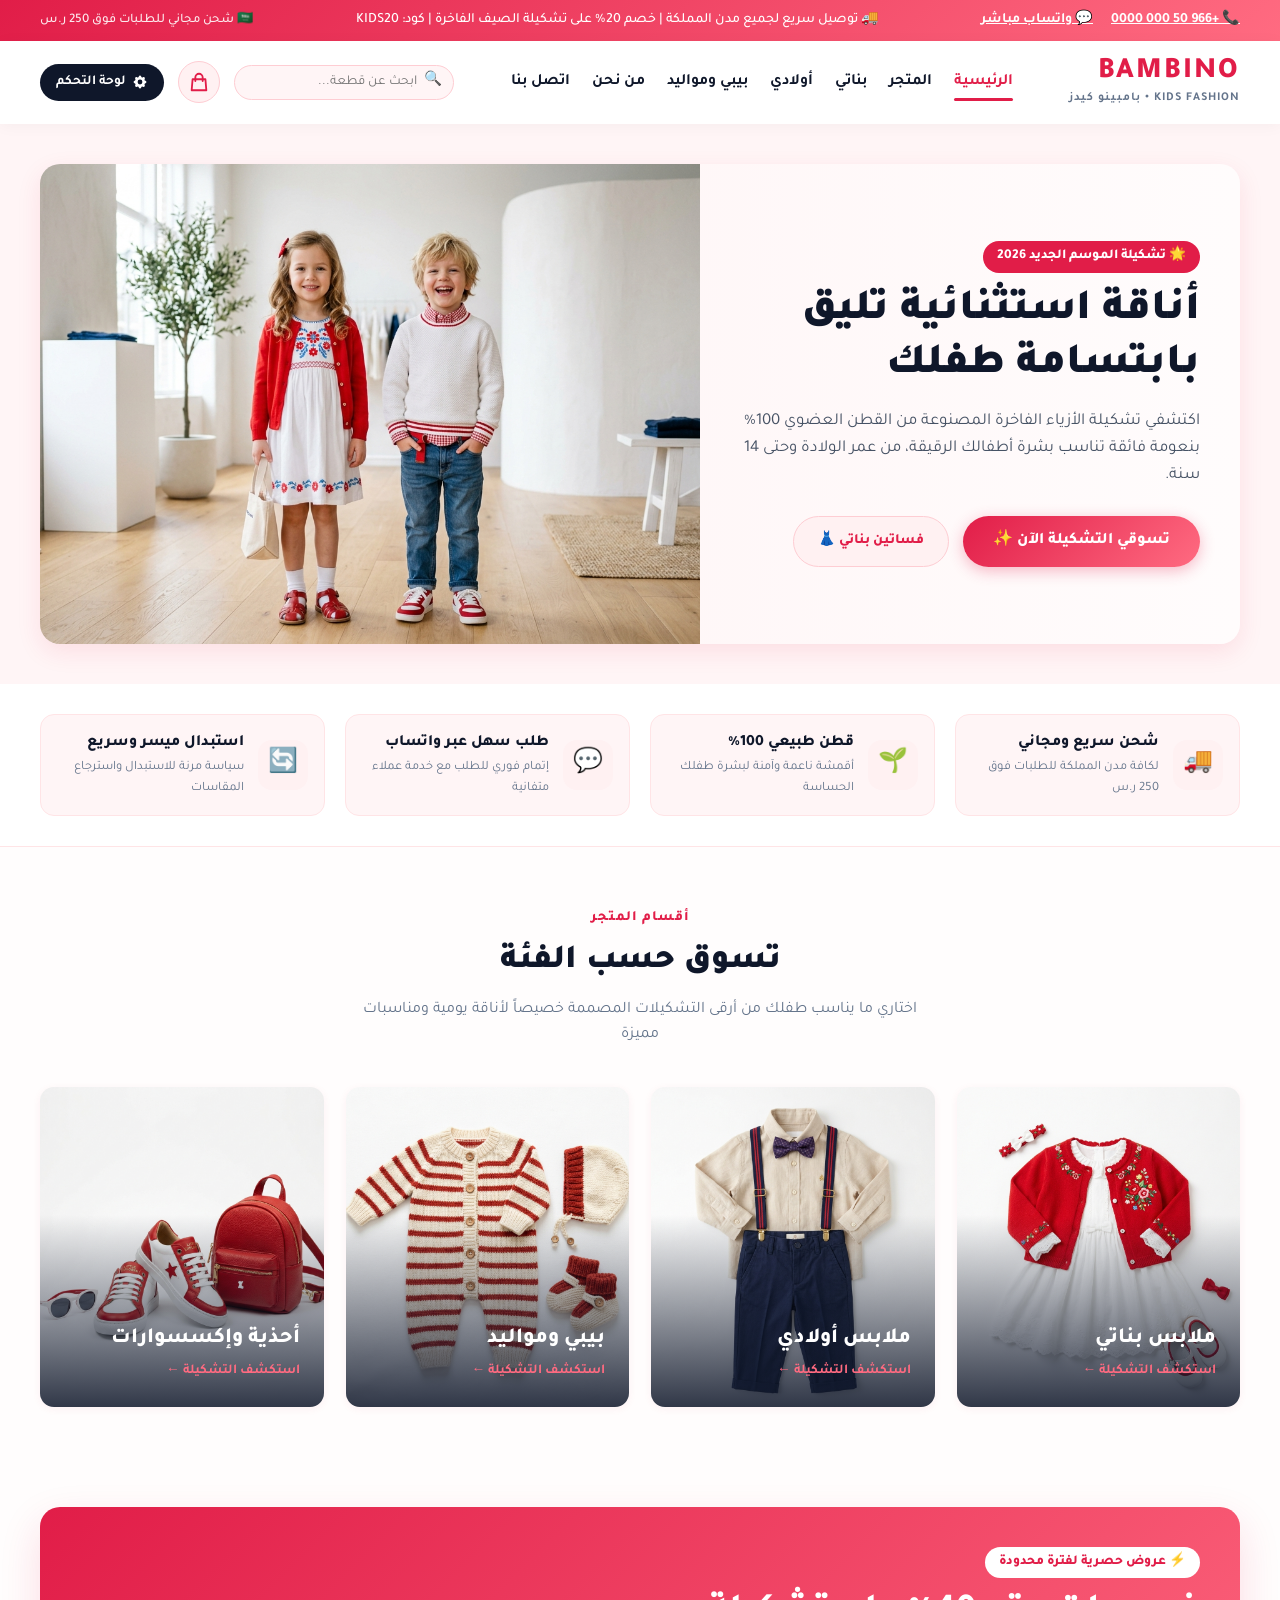
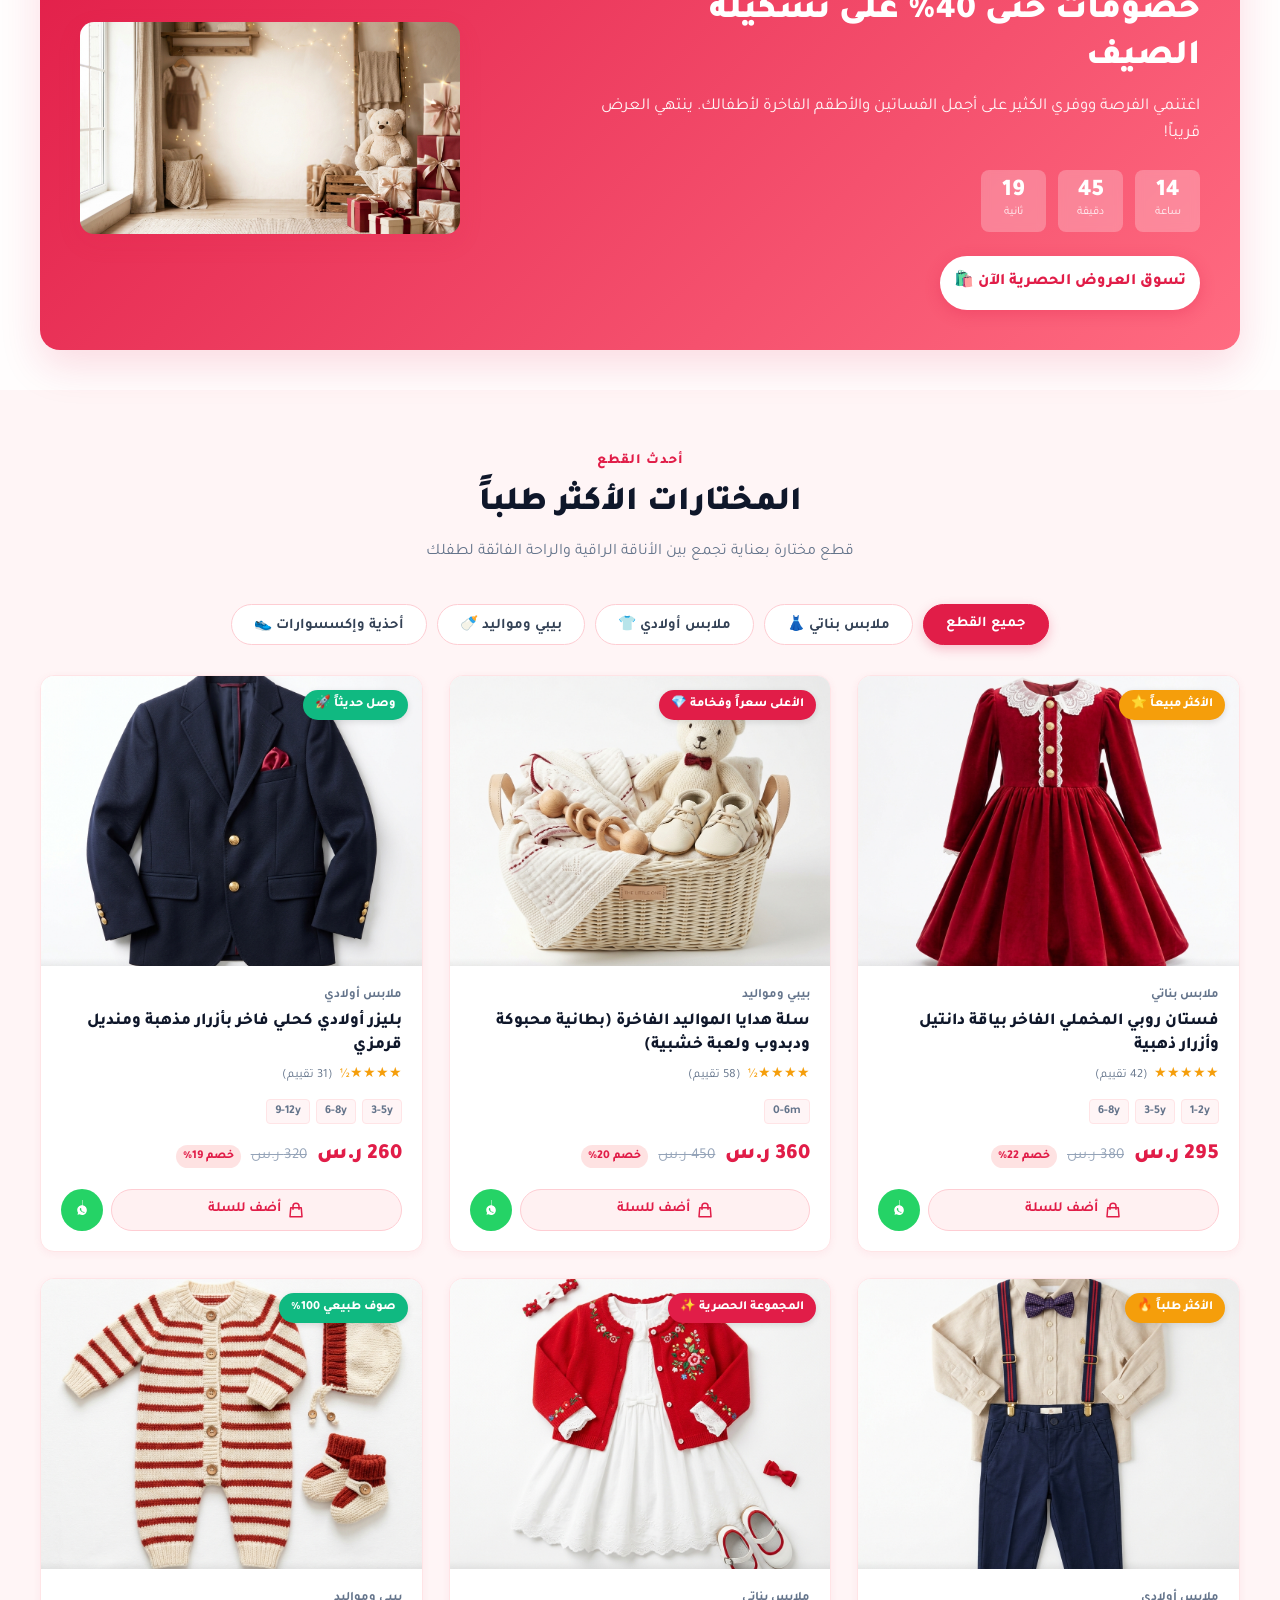
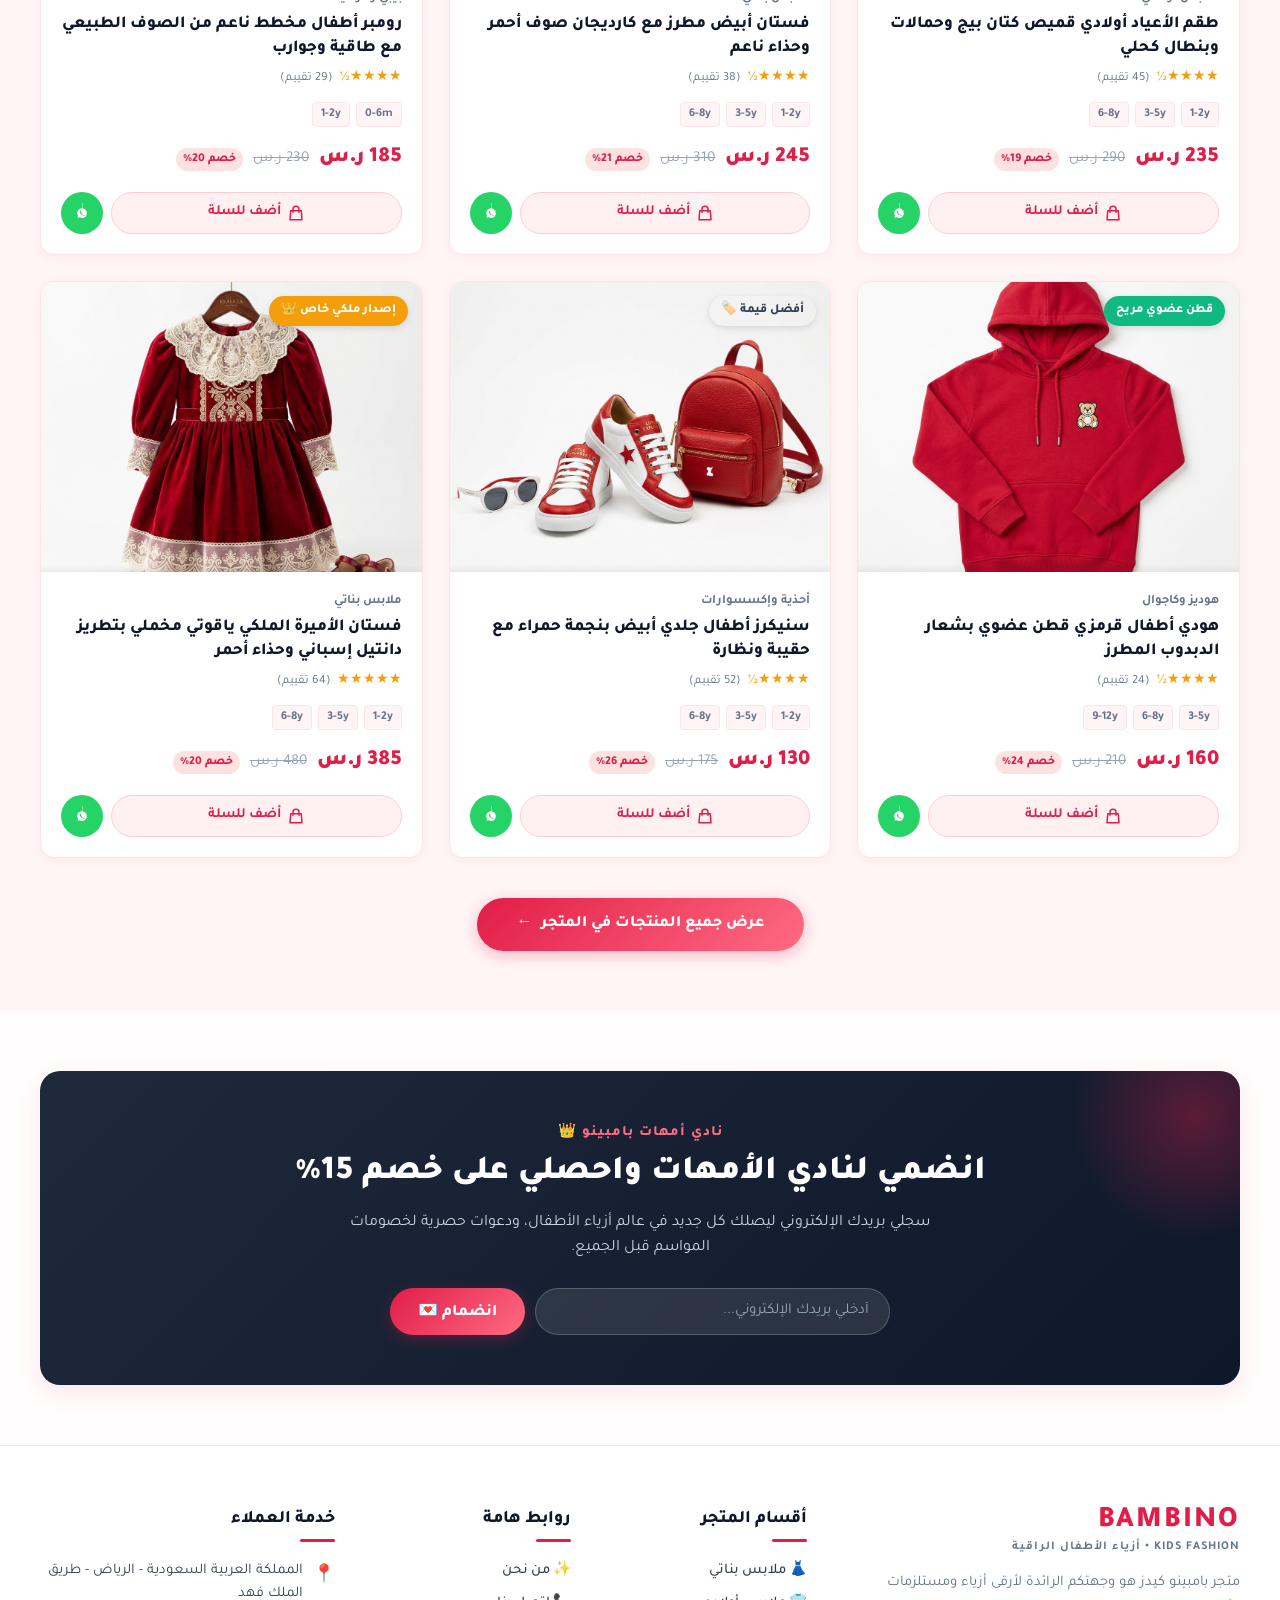
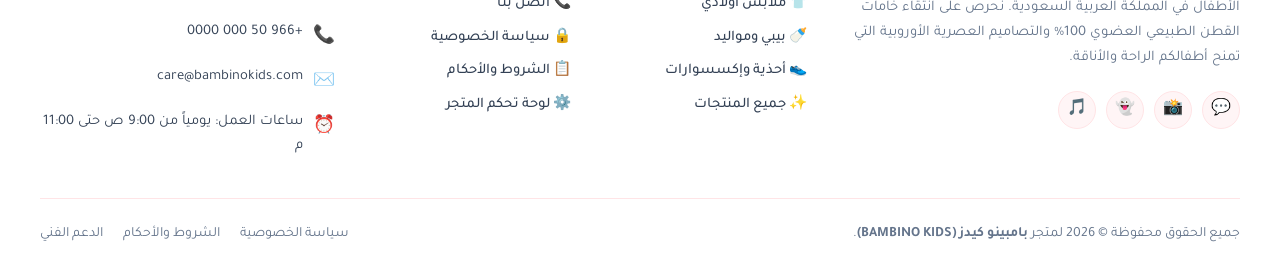
==== commit 46db9a78: "Add full visual Pages Content Editor (CMS) to admin dashboard and dynamic binding across all pages" ====
--- a/index.html
+++ b/index.html
@@ -87,15 +87,15 @@
         <div class="hero-slide active" style="background: linear-gradient(90deg, rgba(255,241,242,0.95) 0%, rgba(255,255,255,0.7) 100%);">
           <img src="images/kids_hero_banner.jpg" alt="تشكيلة بامبينو كيدز الحصرية" style="position: absolute; left: 0; top: 0; width: 55%; height: 100%; object-fit: cover; z-index: 1;">
           <div class="hero-content" style="position: relative; z-index: 2; max-width: 540px; padding: 40px;">
-            <span class="hero-tag" style="background: var(--primary); color: #fff; padding: 5px 14px; border-radius: var(--radius-full); font-size: 0.85rem; font-weight: 800; display: inline-block; margin-bottom: 12px;">🌟 تشكيلة الموسم الجديد 2026</span>
-            <h1 class="hero-title" style="font-size: 2.7rem; font-weight: 900; line-height: 1.25; color: var(--dark); margin-bottom: 16px;">
-              أناقة استثنائية <br><span style="color: var(--primary);">تليق بابتسامة طفلك</span>
+            <span class="hero-tag" data-cms="home.heroBadge" style="background: var(--primary); color: #fff; padding: 5px 14px; border-radius: var(--radius-full); font-size: 0.85rem; font-weight: 800; display: inline-block; margin-bottom: 12px;">🌟 تشكيلة الموسم الجديد 2026</span>
+            <h1 class="hero-title" data-cms="home.heroTitle" style="font-size: 2.7rem; font-weight: 900; line-height: 1.25; color: var(--dark); margin-bottom: 16px;">
+              أناقة استثنائية تليق بابتسامة طفلك
             </h1>
-            <p class="hero-desc" style="font-size: 1.05rem; color: var(--text); margin-bottom: 26px;">
+            <p class="hero-desc" data-cms="home.heroDesc" style="font-size: 1.05rem; color: var(--text); margin-bottom: 26px;">
               اكتشفي تشكيلة الأزياء الفاخرة المصنوعة من القطن العضوي 100% بنعومة فائقة تناسب بشرة أطفالك الرقيقة، من عمر الولادة وحتى 14 سنة.
             </p>
             <div style="display: flex; gap: 14px; flex-wrap: wrap;">
-              <a href="shop.html" class="btn-checkout" style="width: auto; padding: 13px 30px;">تسوقي التشكيلة الآن ✨</a>
+              <a href="shop.html" class="btn-checkout" style="width: auto; padding: 13px 30px;"><span data-cms="home.heroBtnText">تسوقي التشكيلة الآن ✨</span></a>
               <a href="shop.html?cat=girls" class="btn-add-cart" style="padding: 13px 24px; font-weight: 800;">فساتين بناتي 👗</a>
             </div>
           </div>
@@ -111,29 +111,29 @@
         <div class="feature-item">
           <div class="feature-icon">🚚</div>
           <div class="feature-text">
-            <h4>شحن سريع ومجاني</h4>
-            <p>لكافة مدن المملكة للطلبات فوق 250 ر.س</p>
+            <h4 data-cms="home.feat1Title">شحن سريع ومجاني</h4>
+            <p data-cms="home.feat1Desc">لكافة مدن المملكة للطلبات فوق 250 ر.س</p>
           </div>
         </div>
         <div class="feature-item">
           <div class="feature-icon">🌱</div>
           <div class="feature-text">
-            <h4>قطن طبيعي 100%</h4>
-            <p>أقمشة ناعمة وآمنة لبشرة طفلك الحساسة</p>
+            <h4 data-cms="home.feat2Title">قطن طبيعي 100%</h4>
+            <p data-cms="home.feat2Desc">أقمشة ناعمة وآمنة لبشرة طفلك الحساسة</p>
           </div>
         </div>
         <div class="feature-item">
           <div class="feature-icon">💬</div>
           <div class="feature-text">
-            <h4>طلب سهل عبر واتساب</h4>
-            <p>إتمام فوري للطلب مع خدمة عملاء متفانية</p>
+            <h4 data-cms="home.feat3Title">طلب سهل عبر واتساب</h4>
+            <p data-cms="home.feat3Desc">إتمام فوري للطلب مع خدمة عملاء متفانية</p>
           </div>
         </div>
         <div class="feature-item">
           <div class="feature-icon">🔄</div>
           <div class="feature-text">
-            <h4>استبدال ميسر وسريع</h4>
-            <p>سياسة مرنة للاستبدال واسترجاع المقاسات</p>
+            <h4 data-cms="home.feat4Title">استبدال ميسر وسريع</h4>
+            <p data-cms="home.feat4Desc">سياسة مرنة للاستبدال واسترجاع المقاسات</p>
           </div>
         </div>
       </div>
@@ -144,9 +144,9 @@
   <section class="section-padding">
     <div class="container">
       <div class="section-header">
-        <span class="section-tag">أقسام المتجر</span>
-        <h2 class="section-title">تسوق حسب الفئة</h2>
-        <p class="section-desc">اختاري ما يناسب طفلك من أرقى التشكيلات المصممة خصيصاً لأناقة يومية ومناسبات مميزة</p>
+        <span class="section-tag" data-cms="home.catSecTag">أقسام المتجر</span>
+        <h2 class="section-title" data-cms="home.catSecTitle">تسوق حسب الفئة</h2>
+        <p class="section-desc" data-cms="home.catSecDesc">اختاري ما يناسب طفلك من أرقى التشكيلات المصممة خصيصاً لأناقة يومية ومناسبات مميزة</p>
       </div>
 
       <div class="categories-grid">
@@ -193,9 +193,9 @@
   <section class="container">
     <div class="flash-banner">
       <div class="flash-content">
-        <span class="flash-tag">⚡ عروض حصرية لفترة محدودة</span>
-        <h2 class="flash-title">خصومات حتى 40% على تشكيلة الصيف</h2>
-        <p class="flash-desc">اغتنمي الفرصة ووفري الكثير على أجمل الفساتين والأطقم الفاخرة لأطفالك. ينتهي العرض قريباً!</p>
+        <span class="flash-tag" data-cms="home.flashTag">⚡ عروض حصرية لفترة محدودة</span>
+        <h2 class="flash-title" data-cms="home.flashTitle">خصومات حتى 40% على تشكيلة الصيف</h2>
+        <p class="flash-desc" data-cms="home.flashDesc">اغتنمي الفرصة ووفري الكثير على أجمل الفساتين والأطقم الفاخرة لأطفالك. ينتهي العرض قريباً!</p>
         
         <div class="countdown-box">
           <div class="countdown-unit">
@@ -224,9 +224,9 @@
   <section class="section-padding" style="background: var(--bg-soft);">
     <div class="container">
       <div class="section-header">
-        <span class="section-tag">أحدث القطع</span>
-        <h2 class="section-title">المختارات الأكثر طلباً</h2>
-        <p class="section-desc">قطع مختارة بعناية تجمع بين الأناقة الراقية والراحة الفائقة لطفلك</p>
+        <span class="section-tag" data-cms="home.prodSecTag">أحدث القطع</span>
+        <h2 class="section-title" data-cms="home.prodSecTitle">المختارات الأكثر طلباً</h2>
+        <p class="section-desc" data-cms="home.prodSecDesc">قطع مختارة بعناية تجمع بين الأناقة الراقية والراحة الفائقة لطفلك</p>
       </div>
 
       <!-- Filter Tabs -->
@@ -255,9 +255,9 @@
   <!-- VIP NEWSLETTER SECTION -->
   <section class="container">
     <div class="vip-club-section">
-      <span style="color: var(--secondary); font-weight: 800; font-size: 0.9rem; letter-spacing: 1px;">نادي أمهات بامبينو 👑</span>
-      <h2 class="vip-title">انضمي لنادي الأمهات واحصلي على خصم 15%</h2>
-      <p class="vip-desc">سجلي بريدك الإلكتروني ليصلك كل جديد في عالم أزياء الأطفال، ودعوات حصرية لخصومات المواسم قبل الجميع.</p>
+      <span style="color: var(--secondary); font-weight: 800; font-size: 0.9rem; letter-spacing: 1px;" data-cms="home.vipTag">نادي أمهات بامبينو 👑</span>
+      <h2 class="vip-title" data-cms="home.vipTitle">انضمي لنادي الأمهات واحصلي على خصم 15%</h2>
+      <p class="vip-desc" data-cms="home.vipDesc">سجلي بريدك الإلكتروني ليصلك كل جديد في عالم أزياء الأطفال، ودعوات حصرية لخصومات المواسم قبل الجميع.</p>
       <form class="newsletter-form" onsubmit="event.preventDefault(); BambinoStore.showToast('🎉 شكراً لانضمامك لنادي أمهات بامبينو! كود خصمك: VIP15'); this.reset();">
         <input type="email" placeholder="أدخلي بريدك الإلكتروني..." required>
         <button type="submit" class="btn-checkout" style="width: auto; padding: 12px 28px;">انضمام 💌</button>
--- a/css/style.css
+++ b/css/style.css
@@ -1997,3 +1997,62 @@
     grid-template-columns: repeat(2, 1fr);
   }
 }
+\n
+/* ===================================================
+   CMS PAGES EDITOR STYLES
+=================================================== */
+.cms-pages-grid {
+  display: grid;
+  grid-template-columns: repeat(3, 1fr);
+  gap: 16px;
+  margin-bottom: 24px;
+}
+.cms-page-card {
+  background: var(--white);
+  border: 2px solid #e2e8f0;
+  border-radius: var(--radius-md);
+  padding: 16px;
+  cursor: pointer;
+  transition: var(--transition);
+  display: flex;
+  align-items: center;
+  gap: 12px;
+}
+.cms-page-card:hover, .cms-page-card.active {
+  border-color: var(--primary);
+  background: var(--primary-light);
+  transform: translateY(-2px);
+  box-shadow: var(--shadow-sm);
+}
+.cms-page-card-icon {
+  font-size: 1.8rem;
+}
+.cms-page-card-title {
+  font-weight: 800;
+  color: var(--dark);
+  font-size: 0.95rem;
+}
+.cms-page-card-sub {
+  font-size: 0.78rem;
+  color: var(--text-light);
+}
+.cms-section-group {
+  background: #f8fafc;
+  border-radius: var(--radius-sm);
+  padding: 20px;
+  margin-bottom: 20px;
+  border: 1px solid #e2e8f0;
+}
+.cms-section-group h4 {
+  font-size: 1.05rem;
+  font-weight: 800;
+  color: var(--dark);
+  margin-bottom: 14px;
+  padding-bottom: 8px;
+  border-bottom: 2px solid var(--border-light);
+}
+@media (max-width: 768px) {
+  .cms-pages-grid {
+    grid-template-columns: 1fr;
+  }
+}
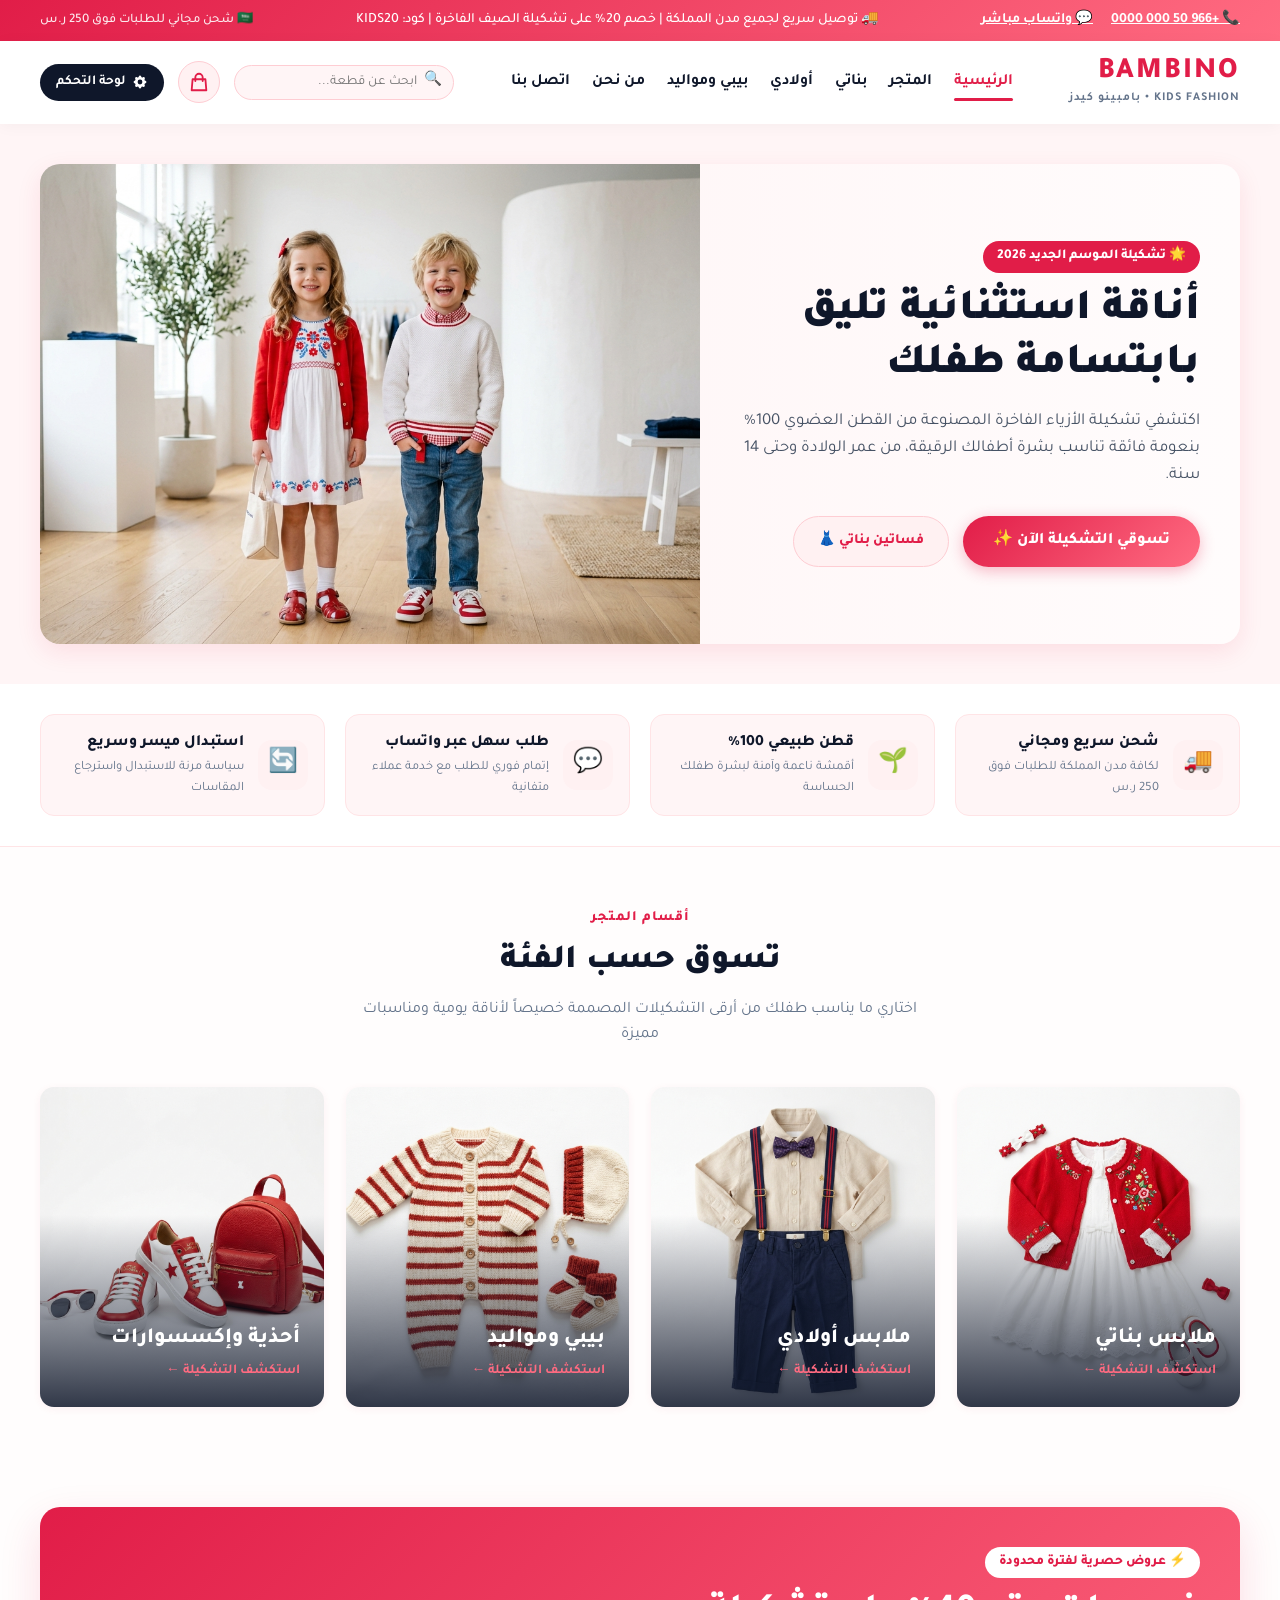
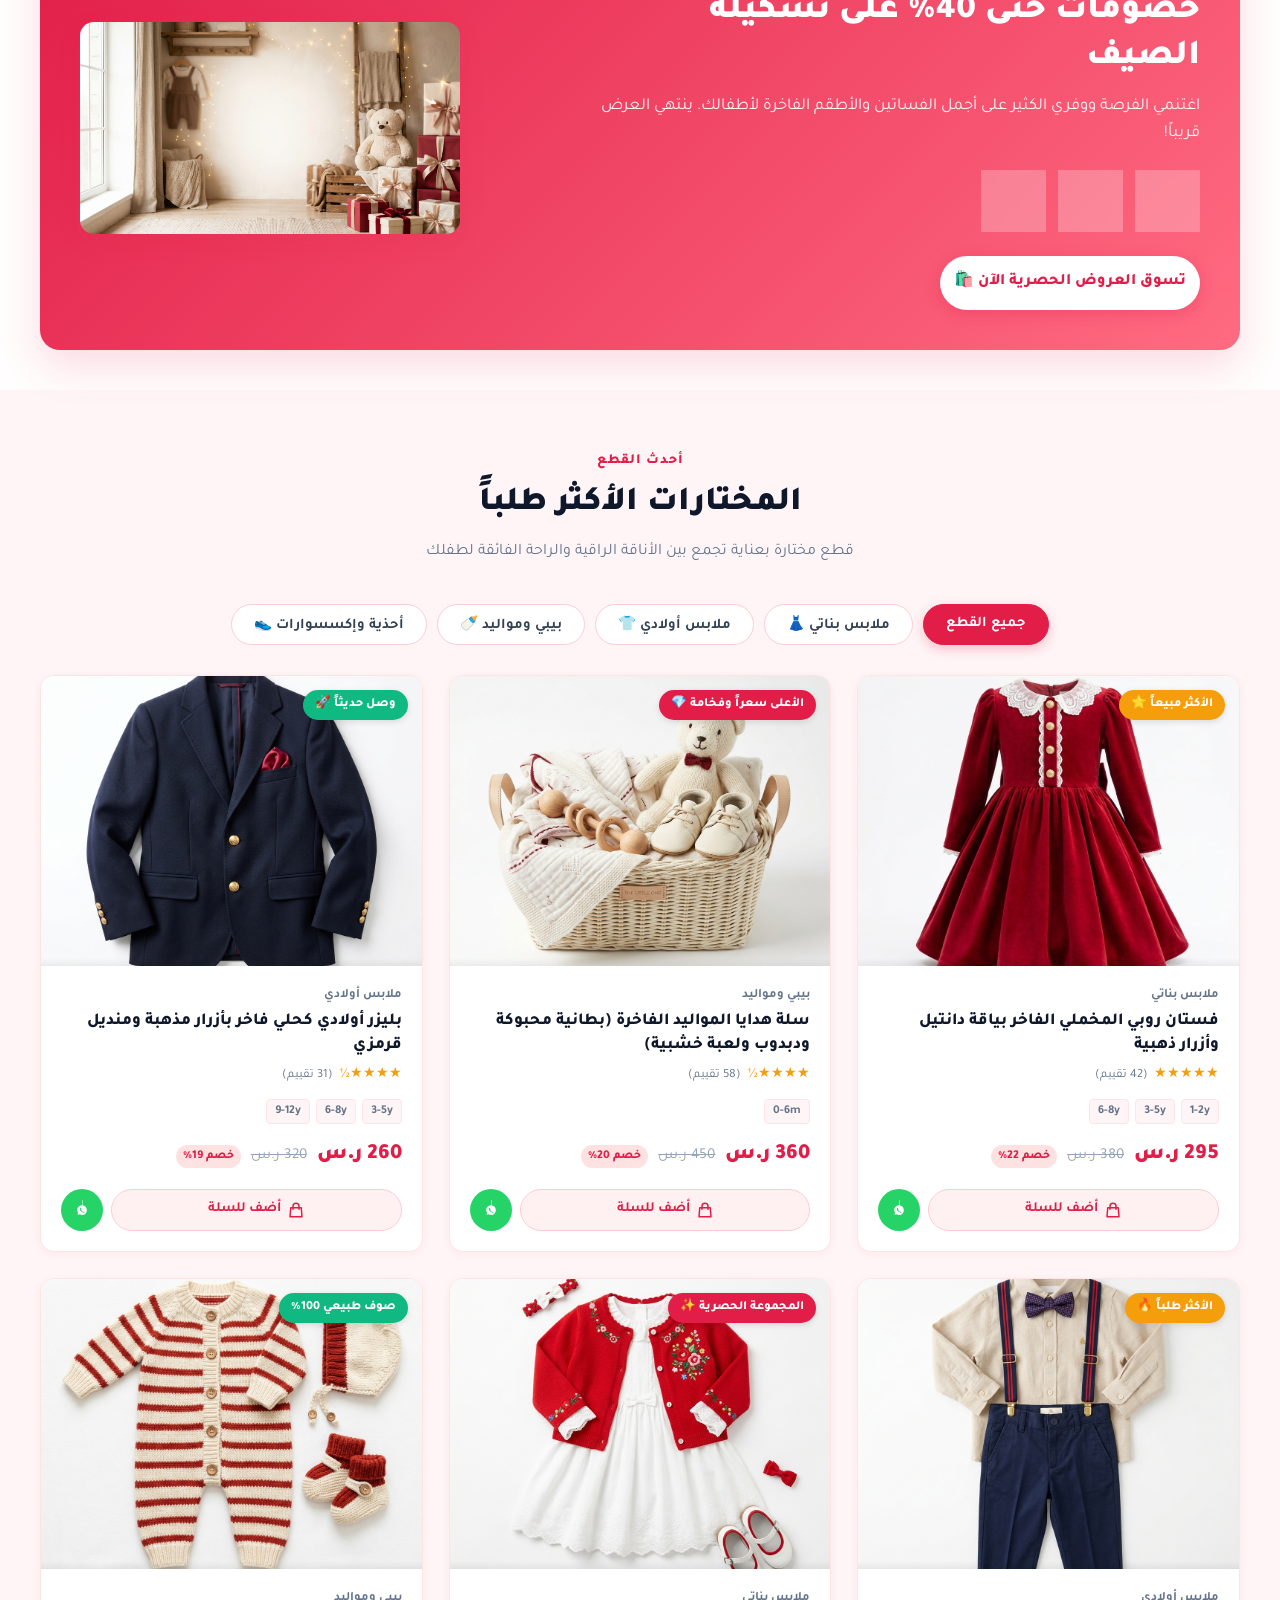
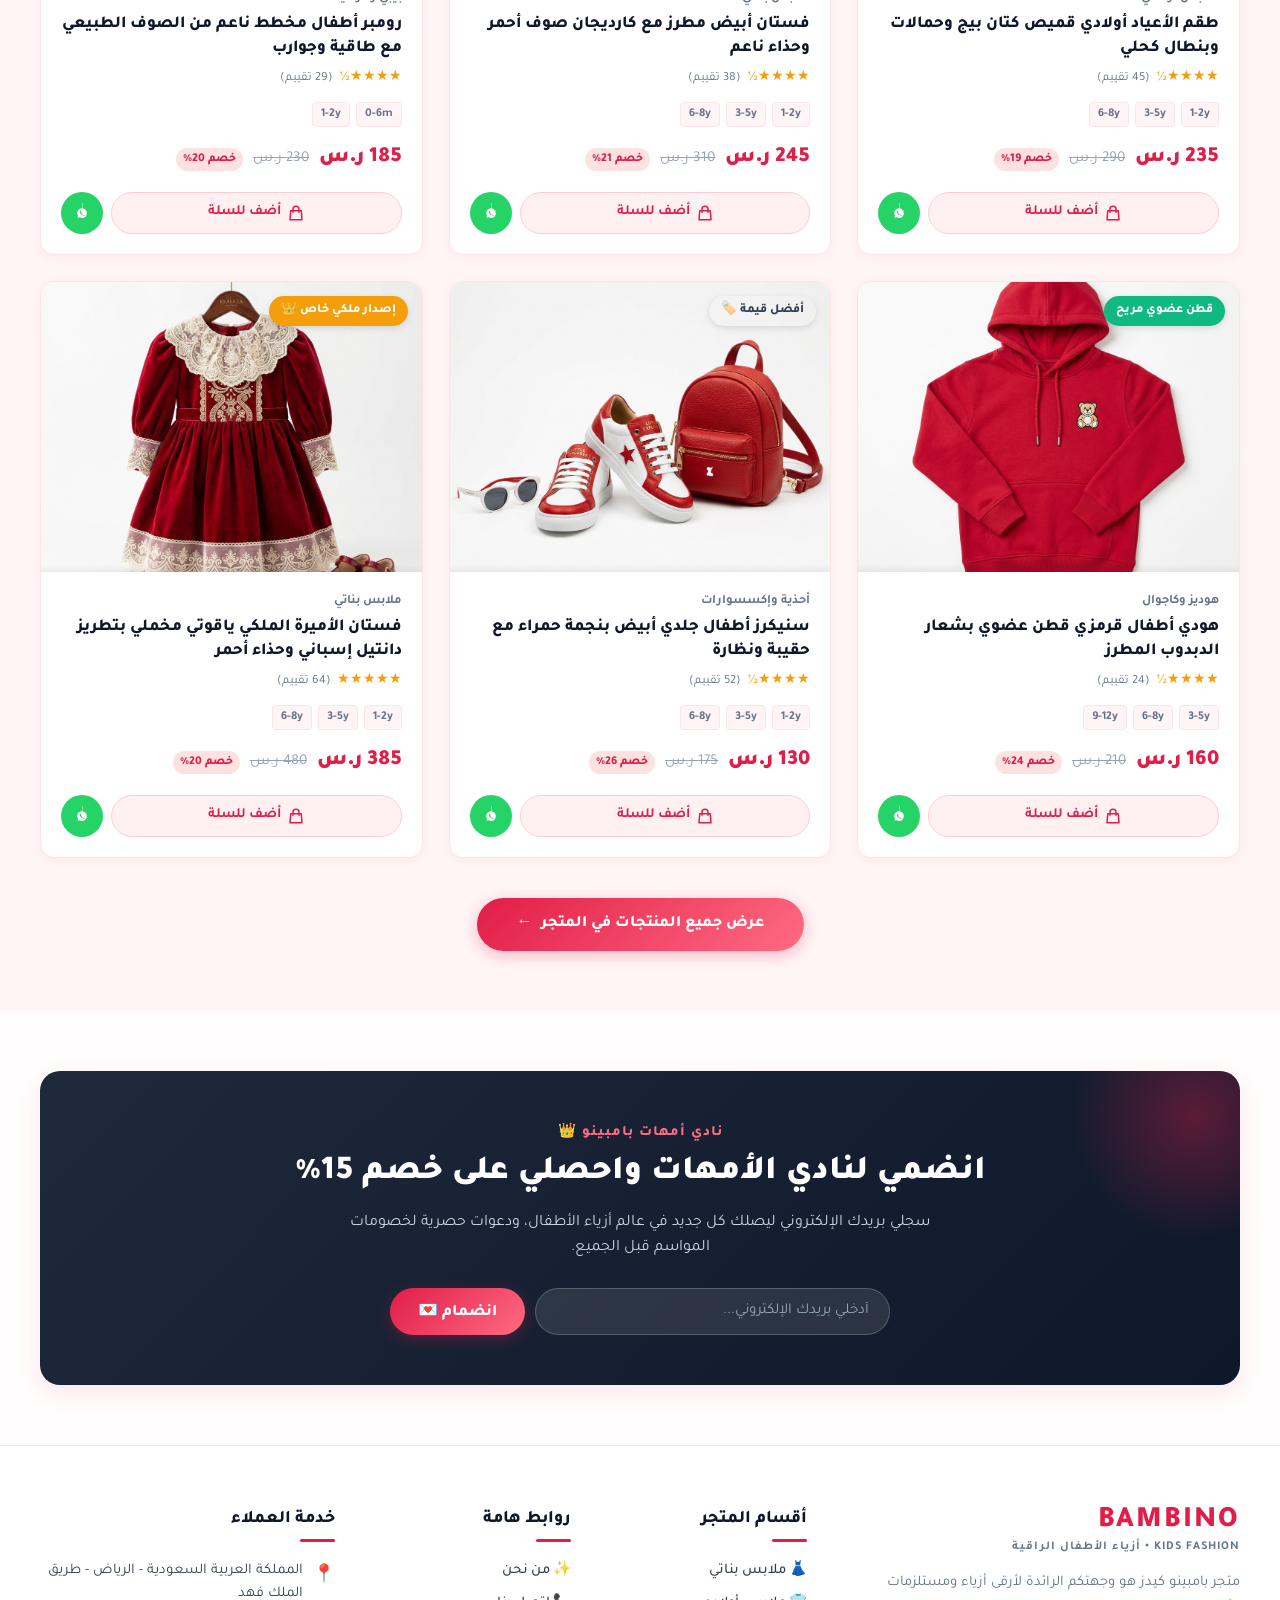
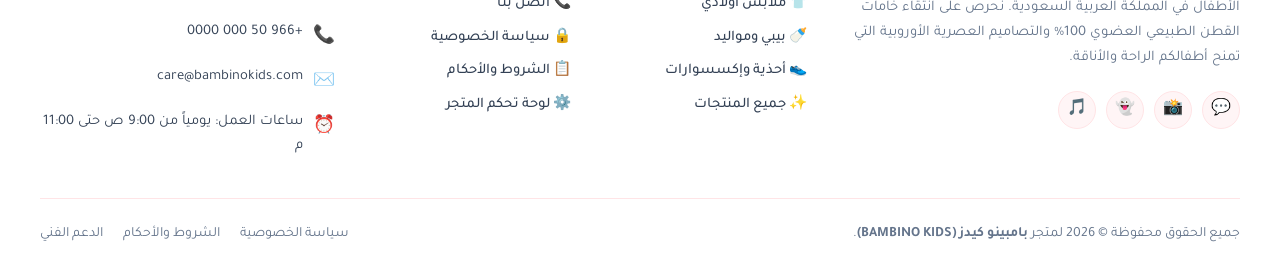
==== commit 407e4f0d: "Add full Non-Product Media & Banner CMS with device file uploader and live preview across all pages" ====
--- a/index.html
+++ b/index.html
@@ -85,7 +85,7 @@
       <div class="hero-slider-wrap">
         <!-- Slide 1 -->
         <div class="hero-slide active" style="background: linear-gradient(90deg, rgba(255,241,242,0.95) 0%, rgba(255,255,255,0.7) 100%);">
-          <img src="images/kids_hero_banner.jpg" alt="تشكيلة بامبينو كيدز الحصرية" style="position: absolute; left: 0; top: 0; width: 55%; height: 100%; object-fit: cover; z-index: 1;">
+          <img src="images/kids_hero_banner.jpg" data-cms-src="home.heroImg" alt="تشكيلة بامبينو كيدز الحصرية" style="position: absolute; left: 0; top: 0; width: 55%; height: 100%; object-fit: cover; z-index: 1;">
           <div class="hero-content" style="position: relative; z-index: 2; max-width: 540px; padding: 40px;">
             <span class="hero-tag" data-cms="home.heroBadge" style="background: var(--primary); color: #fff; padding: 5px 14px; border-radius: var(--radius-full); font-size: 0.85rem; font-weight: 800; display: inline-block; margin-bottom: 12px;">🌟 تشكيلة الموسم الجديد 2026</span>
             <h1 class="hero-title" data-cms="home.heroTitle" style="font-size: 2.7rem; font-weight: 900; line-height: 1.25; color: var(--dark); margin-bottom: 16px;">
@@ -109,28 +109,28 @@
     <div class="container">
       <div class="features-grid" style="display: grid; grid-template-columns: repeat(4, 1fr); gap: 20px;">
         <div class="feature-item">
-          <div class="feature-icon">🚚</div>
+          <div class="feature-icon" data-cms-icon="home.feat1Icon">🚚</div>
           <div class="feature-text">
             <h4 data-cms="home.feat1Title">شحن سريع ومجاني</h4>
             <p data-cms="home.feat1Desc">لكافة مدن المملكة للطلبات فوق 250 ر.س</p>
           </div>
         </div>
         <div class="feature-item">
-          <div class="feature-icon">🌱</div>
+          <div class="feature-icon" data-cms-icon="home.feat2Icon">🌱</div>
           <div class="feature-text">
             <h4 data-cms="home.feat2Title">قطن طبيعي 100%</h4>
             <p data-cms="home.feat2Desc">أقمشة ناعمة وآمنة لبشرة طفلك الحساسة</p>
           </div>
         </div>
         <div class="feature-item">
-          <div class="feature-icon">💬</div>
+          <div class="feature-icon" data-cms-icon="home.feat3Icon">💬</div>
           <div class="feature-text">
             <h4 data-cms="home.feat3Title">طلب سهل عبر واتساب</h4>
             <p data-cms="home.feat3Desc">إتمام فوري للطلب مع خدمة عملاء متفانية</p>
           </div>
         </div>
         <div class="feature-item">
-          <div class="feature-icon">🔄</div>
+          <div class="feature-icon" data-cms-icon="home.feat4Icon">🔄</div>
           <div class="feature-text">
             <h4 data-cms="home.feat4Title">استبدال ميسر وسريع</h4>
             <p data-cms="home.feat4Desc">سياسة مرنة للاستبدال واسترجاع المقاسات</p>
@@ -152,7 +152,7 @@
       <div class="categories-grid">
         <!-- Girls -->
         <a href="shop.html?cat=girls" class="category-card">
-          <img src="images/kids_cat_girls.jpg" alt="ملابس بناتي">
+          <img src="images/kids_cat_girls.jpg" data-cms-src="home.catGirlsImg" alt="ملابس بناتي">
           <div class="category-card-overlay">
             <h3 class="category-card-title">ملابس بناتي</h3>
             <span class="category-card-link">استكشف التشكيلة ←</span>
@@ -161,7 +161,7 @@
 
         <!-- Boys -->
         <a href="shop.html?cat=boys" class="category-card">
-          <img src="images/kids_cat_boys.jpg" alt="ملابس أولادي">
+          <img src="images/kids_cat_boys.jpg" data-cms-src="home.catBoysImg" alt="ملابس أولادي">
           <div class="category-card-overlay">
             <h3 class="category-card-title">ملابس أولادي</h3>
             <span class="category-card-link">استكشف التشكيلة ←</span>
@@ -170,7 +170,7 @@
 
         <!-- Baby -->
         <a href="shop.html?cat=baby" class="category-card">
-          <img src="images/kids_cat_baby.jpg" alt="بيبي ومواليد">
+          <img src="images/kids_cat_baby.jpg" data-cms-src="home.catBabyImg" alt="بيبي ومواليد">
           <div class="category-card-overlay">
             <h3 class="category-card-title">بيبي ومواليد</h3>
             <span class="category-card-link">استكشف التشكيلة ←</span>
@@ -179,7 +179,7 @@
 
         <!-- Shoes & Accessories -->
         <a href="shop.html?cat=shoes" class="category-card">
-          <img src="images/kids_cat_shoes.jpg" alt="أحذية وإكسسوارات">
+          <img src="images/kids_cat_shoes.jpg" data-cms-src="home.catShoesImg" alt="أحذية وإكسسوارات">
           <div class="category-card-overlay">
             <h3 class="category-card-title">أحذية وإكسسوارات</h3>
             <span class="category-card-link">استكشف التشكيلة ←</span>
@@ -215,7 +215,7 @@
         <a href="shop.html" class="btn-checkout" style="width: fit-content; background: #fff; color: var(--primary);">تسوق العروض الحصرية الآن 🛍️</a>
       </div>
       <div style="z-index: 2; max-width: 380px;" class="hide-mobile">
-        <img src="images/flash_deal_kids_banner.jpg" alt="عروض بامبينو كيدز" style="border-radius: var(--radius-md); box-shadow: var(--shadow-md);">
+        <img src="images/flash_deal_kids_banner.jpg" data-cms-src="home.flashImg" alt="عروض بامبينو كيدز" style="border-radius: var(--radius-md); box-shadow: var(--shadow-md);">
       </div>
     </div>
   </section>
